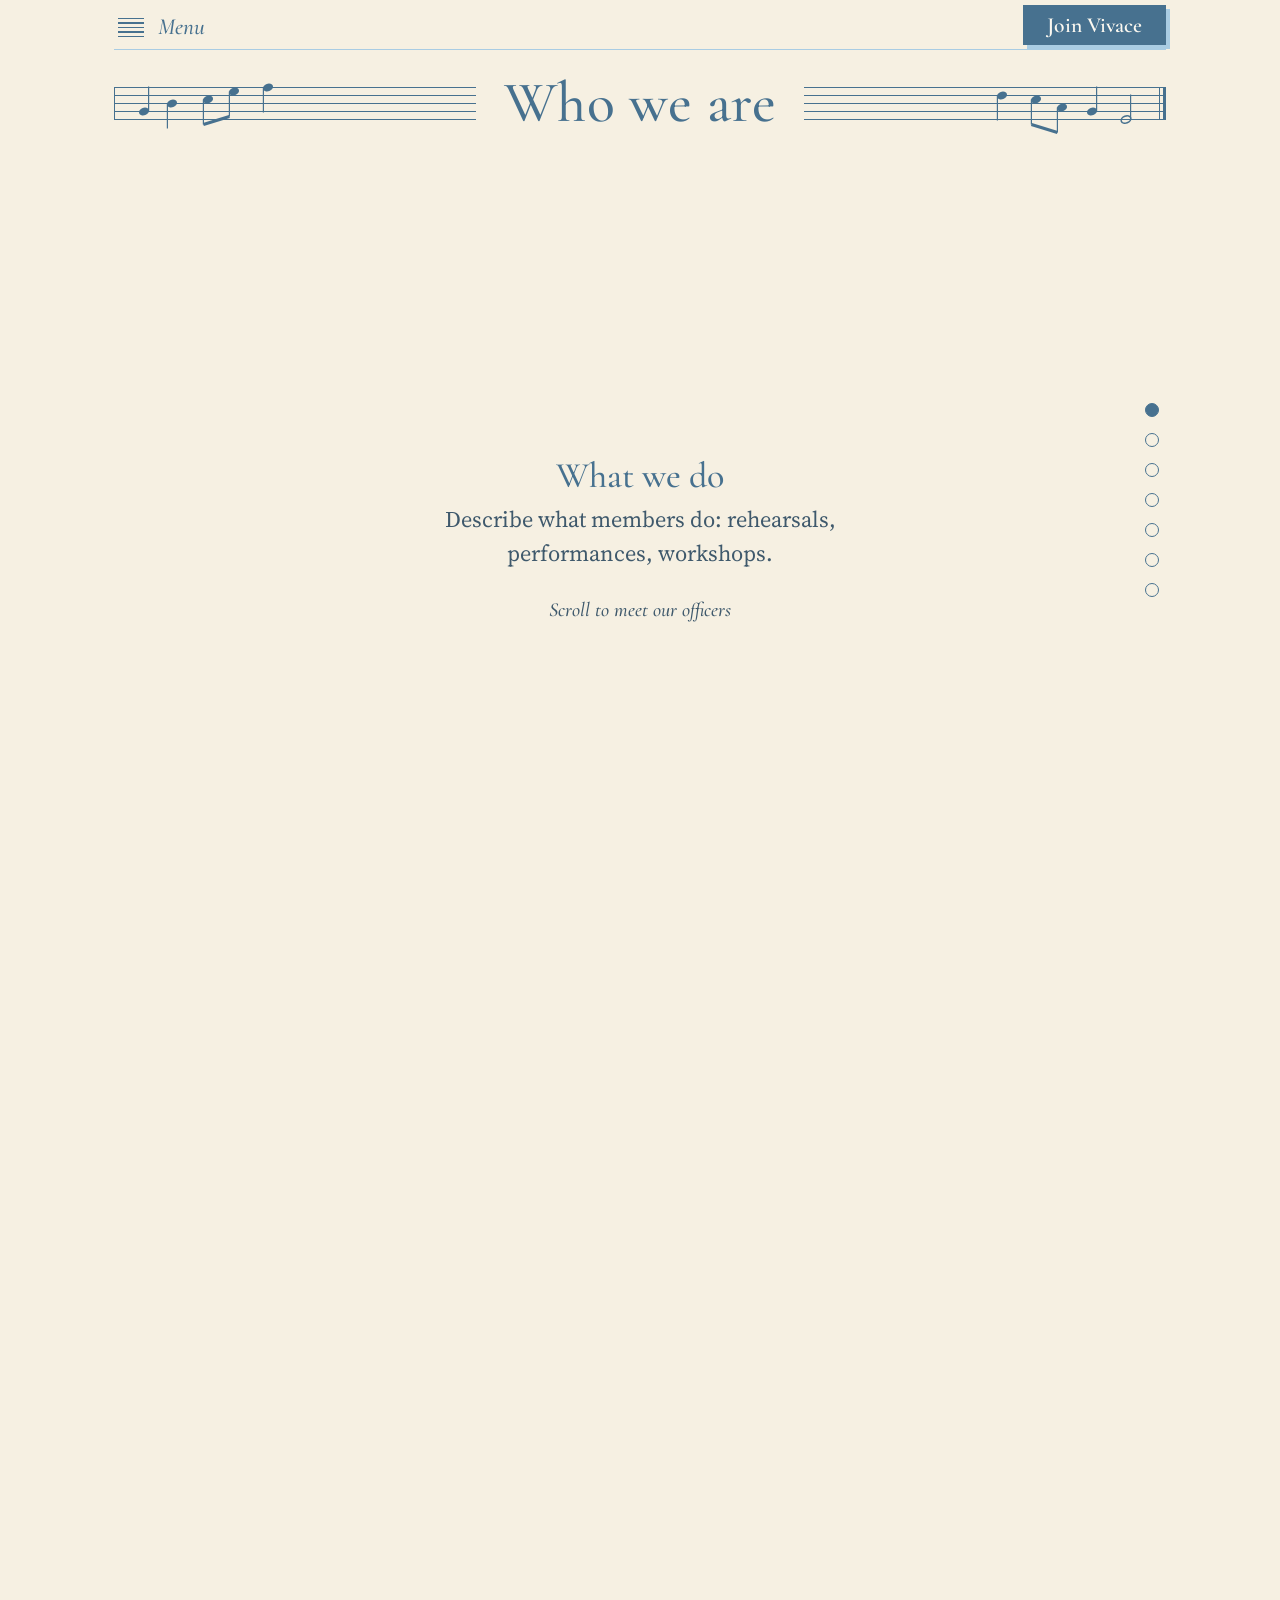
==== about.html @ ef924d56 "first commit" ====
<!DOCTYPE html>
<html lang="en">
<head>
    <meta charset="UTF-8">
    <meta name="viewport" content="width=device-width, initial-scale=1.0">
    <title>Who We Are | Vivace@SAS</title>
    <link rel="preconnect" href="https://fonts.googleapis.com">
    <link rel="preconnect" href="https://fonts.gstatic.com" crossorigin>
    <link href="https://fonts.googleapis.com/css2?family=Cormorant+Garamond:ital,wght@0,500;0,600;1,500&family=Source+Serif+4:ital,wght@0,400;0,600;1,400&display=swap" rel="stylesheet">
    <link rel="stylesheet" href="styles.css">
    <script src="script.js" defer></script>
</head>
<body class="about">
    <a class="skip" href="#main">Skip to content</a>

    <div class="page">

        <nav class="site-nav" aria-label="Main">
            <div class="menu-wrap">
                <button class="menu-btn" aria-expanded="false" aria-controls="menu">
                    <span class="bars" aria-hidden="true">
                        <span></span><span></span><span></span><span></span><span></span>
                    </span>
                    Menu
                </button>
                <ul class="menu" id="menu" hidden>
                    <li><a href="index.html">Home</a></li>
                    <li><a href="about.html" aria-current="page">About Us</a></li>
                    <li><a href="signups.html">Sign Ups</a></li>
                    <li><a href="forms.html">Forms</a></li>
                    <li><a href="index.html">Resources</a></li>
                </ul>
            </div>
            <a class="cta" href="signups.html">Join Vivace</a>
        </nav>
        
        <main id="main">
        <!-- Scrolling display: the first frame is "What we do", then one frame per officer.
             The frames swap in the same spot as you scroll (see script.js). -->
        <div class="scene">
          <div class="stage">
            <header class="masthead">
            <div class="title-staff">
                   <div class="staff left" aria-hidden="true">
                    <svg viewBox="0 0 160 33" focusable="false" fill="currentColor" stroke="currentColor" stroke-width="1.2">
                        <g class="n" style="--i:0">
                            <ellipse cx="14" cy="24.5" rx="5.2" ry="3.8" stroke="none" transform="rotate(-20 14 24.5)"/>
                            <line x1="18.6" y1="24" x2="18.6" y2="-0.5"/>
                        </g>
                        <g class="n" style="--i:1">
                            <ellipse cx="42" cy="16.5" rx="5.2" ry="3.8" stroke="none" transform="rotate(-20 42 16.5)"/>
                            <line x1="37.4" y1="16.5" x2="37.4" y2="41.5"/>
                        </g>
                        <g class="n" style="--i:2">
                            <ellipse cx="78" cy="12.5" rx="5.2" ry="3.8" stroke="none" transform="rotate(-20 78 12.5)"/>
                            <line x1="73.4" y1="12.5" x2="73.4" y2="37.5"/>
                        </g>
                        <g class="n" style="--i:3">
                            <ellipse cx="104" cy="4.5" rx="5.2" ry="3.8" stroke="none" transform="rotate(-20 104 4.5)"/>
                            <line x1="99.4" y1="4.5" x2="99.4" y2="29.5"/>
                            <line x1="73.4" y1="37.5" x2="99.4" y2="29.5" stroke-width="3.2"/>
                        </g>
                        <g class="n" style="--i:4">
                            <ellipse cx="138" cy="0.5" rx="5.2" ry="3.8" stroke="none" transform="rotate(-20 138 0.5)"/>
                            <line x1="133.4" y1="0.5" x2="133.4" y2="25.5"/>
                        </g>
                    </svg>
                </div>
                
                <h1>Who we are</h1>
                   <div class="staff right" aria-hidden="true">
                    <svg viewBox="0 0 160 33" focusable="false" fill="currentColor" stroke="currentColor" stroke-width="1.2">
                        <g class="n" style="--i:5">
                            <ellipse cx="16" cy="8.5" rx="5.2" ry="3.8" stroke="none" transform="rotate(-20 16 8.5)"/>
                            <line x1="11.4" y1="8.5" x2="11.4" y2="33.5"/>
                        </g>
                        <g class="n" style="--i:6">
                            <ellipse cx="50" cy="12.5" rx="5.2" ry="3.8" stroke="none" transform="rotate(-20 50 12.5)"/>
                            <line x1="45.4" y1="12.5" x2="45.4" y2="37.5"/>
                        </g>
                        <g class="n" style="--i:7">
                            <ellipse cx="76" cy="20.5" rx="5.2" ry="3.8" stroke="none" transform="rotate(-20 76 20.5)"/>
                            <line x1="71.4" y1="20.5" x2="71.4" y2="45.5"/>
                            <line x1="45.4" y1="37.5" x2="71.4" y2="45.5" stroke-width="3.2"/>
                        </g>
                        <g class="n" style="--i:8">
                            <ellipse cx="106" cy="24.5" rx="5.2" ry="3.8" stroke="none" transform="rotate(-20 106 24.5)"/>
                            <line x1="110.6" y1="24" x2="110.6" y2="-0.5"/>
                        </g>
                        <g class="n" style="--i:9">
                            <ellipse cx="140" cy="32.5" rx="5" ry="3.5" fill="none" stroke-width="1.5" transform="rotate(-20 140 32.5)"/>
                            <line x1="144.6" y1="32" x2="144.6" y2="7.5"/>
                        </g>
                    </svg>
                </div>
            </div>
        </header>

            <div class="frames">
            <div class="frame frame-intro" data-label="What we do">
                <div>
                    <h2 class="section-title">What we do</h2>
                    <p class="lead">Describe what members do: rehearsals, performances, workshops.</p>
                    <p class="scroll-hint">Scroll to meet our officers</p>
                </div>
            </div>

            <!-- Placeholders: for each officer, change the photo, name, role and bio.
                 "flip" puts the photo on the right. -->
            <div class="frame" data-label="Officer 1">
                <article class="officer">
                    <figure class="photo"><img src="https://placehold.co/400x500" alt="Photo of officer 1"></figure>
                    <div class="text">
                        <h2>Officer name</h2>
                        <p class="role">Role title</p>
                        <p class="bio">Write two or three sentences here: what they play, what they do for the group, and what they like about Vivace.</p>
                    </div>
                </article>
            </div>
            <div class="frame" data-label="Officer 2">
                <article class="officer flip">
                    <figure class="photo"><img src="https://placehold.co/400x500" alt="Photo of officer 2"></figure>
                    <div class="text">
                        <h2>Officer name</h2>
                        <p class="role">Role title</p>
                        <p class="bio">Write two or three sentences here: what they play, what they do for the group, and what they like about Vivace.</p>
                    </div>
                </article>
            </div>
            <div class="frame" data-label="Officer 3">
                <article class="officer">
                    <figure class="photo"><img src="https://placehold.co/400x500" alt="Photo of officer 3"></figure>
                    <div class="text">
                        <h2>Officer name</h2>
                        <p class="role">Role title</p>
                        <p class="bio">Write two or three sentences here: what they play, what they do for the group, and what they like about Vivace.</p>
                    </div>
                </article>
            </div>
            <div class="frame" data-label="Officer 4">
                <article class="officer flip">
                    <figure class="photo"><img src="https://placehold.co/400x500" alt="Photo of officer 4"></figure>
                    <div class="text">
                        <h2>Officer name</h2>
                        <p class="role">Role title</p>
                        <p class="bio">Write two or three sentences here: what they play, what they do for the group, and what they like about Vivace.</p>
                    </div>
                </article>
            </div>
            <div class="frame" data-label="Officer 5">
                <article class="officer">
                    <figure class="photo"><img src="https://placehold.co/400x500" alt="Photo of officer 5"></figure>
                    <div class="text">
                        <h2>Officer name</h2>
                        <p class="role">Role title</p>
                        <p class="bio">Write two or three sentences here: what they play, what they do for the group, and what they like about Vivace.</p>
                    </div>
                </article>
            </div>
            <div class="frame" data-label="Officer 6">
                <article class="officer flip">
                    <figure class="photo"><img src="https://placehold.co/400x500" alt="Photo of officer 6"></figure>
                    <div class="text">
                        <h2>Officer name</h2>
                        <p class="role">Role title</p>
                        <p class="bio">Write two or three sentences here: what they play, what they do for the group, and what they like about Vivace.</p>
                    </div>
                </article>
            </div>
            </div>
          </div>
        </div>
        </main>

        <footer class="site-footer">
            <div class="footer-cols">
                <div>
                    <h3>Instagram</h3>
                    <p>Follow us at <a href="https://www.instagram.com/vivace.sas">@Vivace.sas</a></p>
                </div>
                <div>
                    <h3>Photo Drive</h3>
                    <p><a href="https://drive.google.com">Click to view photos!</a></p>
                </div>
            </div>
        </footer>

    </div>
</body>
</html>
---- styles.css ----
/* Vivace@SAS
   Idea: the page reads like a concert program on cream paper.
   The title sits on a five-line staff and a short melody plays in around it.
   That is the one bold move; everything else stays quiet and compact. */

:root {
    --paper: #F6F0E2;
    --paper-light: #FBF8F0;
    --blue: #A9CCE3;
    --blue-pale: #DCEAF4;
    --blue-ink: #47718F;   /* headings, staff lines, links */
    --text: #3F596C;

    --display: "Cormorant Garamond", Garamond, Palatino, "Palatino Linotype", serif;
    --body: "Source Serif 4", Palatino, "Palatino Linotype", Georgia, serif;
}

* { box-sizing: border-box; }

html { -webkit-text-size-adjust: 100%; }

body {
    margin: 0;
    background: var(--paper);
    color: var(--text);
    font-family: var(--body);
    font-size: 1.0625rem;
    line-height: 1.6;
}

:focus-visible {
    outline: 2px solid var(--blue-ink);
    outline-offset: 3px;
}

.page {
    max-width: 1100px;
    margin: 0 auto;
    padding: 0 24px 40px;
}

.skip {
    position: absolute;
    left: -9999px;
}
.skip:focus {
    left: 16px;
    top: 16px;
    z-index: 20;
    padding: 8px 14px;
    background: var(--paper-light);
    color: var(--blue-ink);
}

.sr-only {
    position: absolute;
    width: 1px;
    height: 1px;
    overflow: hidden;
    clip: rect(0 0 0 0);
    white-space: nowrap;
}

a {
    color: var(--blue-ink);
    text-underline-offset: 3px;
    text-decoration-thickness: 1px;
}
a:hover { background: var(--blue-pale); }

/* ---------- Top bar: menu on the left, join button on the right ---------- */

.site-nav {
    position: sticky;
    top: 0;
    display: flex;
    z-index: 40;
    align-items: center;
    justify-content: space-between;
   
    background: var(--paper);
    
    
    padding: 14px 0 0;
}

.menu-wrap {
    position: relative;
    display: inline-block;
}

.menu-btn {
    display: inline-flex;
    align-items: center;
    gap: 14px;
    padding: 8px 4px;
    background: none;
    border: 0;
    color: var(--blue-ink);
    font: italic 500 1.45rem var(--display);
    cursor: pointer;
}

/* The menu icon is a five-line staff */
.bars {
    display: grid;
    gap: 3px;
}
.bars span {
    display: block;
    width: 26px;
    height: 1.5px;
    background: currentColor;
}

.menu {
    position: absolute;
    top: 100%;
    left: 0;
    z-index: 10;
    min-width: 220px;
    margin: 6px 0 0;
    padding: 6px 0;
    list-style: none;
    background: var(--paper-light);
    border: 1px solid var(--blue-ink);
    box-shadow: 5px 5px 0 var(--blue);
}
.menu a {
    display: block;
    padding: 8px 22px;
    color: var(--blue-ink);
    font: 500 1.35rem var(--display);
    text-decoration: none;
}
.menu a:hover { background: var(--blue-pale); }
.menu a[aria-current="page"] {
    font-style: italic;
    font-weight: 600;
}

.cta {
    display: inline-block;
    padding: 7px 24px;
    background: var(--blue-ink);
    color: var(--paper-light);
    font: 600 1.35rem var(--display);
    text-decoration: none;
    box-shadow: 4px 4px 0 var(--blue);
    transition: transform 0.15s ease, box-shadow 0.15s ease;
}
.cta:hover {
    background: var(--blue-ink);
    color: #fff;
    transform: translate(2px, 2px);
    box-shadow: 2px 2px 0 var(--blue);
}

/* ---------- Masthead: title on a staff ---------- */

.masthead {
    margin: 14px 0 22px;
    background: var(--paper);
    text-align: center;
}

/* Only the About page keeps its heading pinned */
.about .masthead {
    position: sticky;
    z-index: 30;
    top: var(--nav-h);
}

.title-staff {
    
    display: grid;
    grid-template-columns: 1fr auto 1fr;
    align-items: center;
}

h1 {
    margin: 0;
    padding: 0 28px;
    color: var(--blue-ink);
    font: 500 clamp(2.2rem, 4.6vw, 3.6rem) / 1.1 var(--display);
    letter-spacing: 0.01em;
    text-wrap: balance;
}

.tempo {
    margin: 6px 0 0;
    font: italic 500 1.25rem var(--display);
}

/* Five-line staff segment with a barline at its outer end */
.staff {
    position: relative;
    height: 33px;
    background-image: repeating-linear-gradient(
        to bottom,
        var(--blue-ink) 0 1px,
        transparent 1px 8px
    );
    color: var(--blue-ink);
}
.staff::before,
.staff::after {
    content: "";
    position: absolute;
    top: 0;
    height: 100%;
}
.staff::before {
    left: 0;
    width: 1px;
    background: var(--blue-ink);
}
.staff::after {
    right: 0;
    width: 7px;
    background: linear-gradient(to right,
        var(--blue-ink) 0 1px,
        transparent 1px 4px,
        var(--blue-ink) 4px 7px);
}
.staff.left::after,
.staff.right::before { display: none; }

.staff svg {
    position: absolute;
    top: 0;
    width: 160px;
    height: 33px;
    overflow: visible;
}
.staff.left svg  { left: 16px; }
.staff.right svg { right: 20px; }

/* The melody plays in once, note by note */
.staff .n {
    opacity: 0;
    animation: note-in 0.4s ease forwards;
    animation-delay: calc(var(--i) * 0.14s + 0.3s);
}
@keyframes note-in {
    from { opacity: 0; transform: translateY(4px); }
    to   { opacity: 1; transform: none; }
}
@media (prefers-reduced-motion: reduce) {
    .staff .n { opacity: 1; animation: none; }
}

/* ---------- Photo strip ---------- */

.pics {
    display: grid;
    grid-template-columns: repeat(5, 1fr);
    gap: 16px;
    margin: 0;
    padding: 0;
    list-style: none;
}
.pics img {
    display: block;
    width: 100%;
    aspect-ratio: 16 / 9;
    object-fit: cover;
    padding: 5px;
    background: var(--paper-light);
    border: 1px solid var(--blue);
    box-shadow: 3px 3px 0 var(--blue-pale);
}

/* ---------- Info: hello + details, and coming up ---------- */

.bottom {
    display: grid;
    grid-template-columns: minmax(0, 1.1fr) minmax(0, 1fr);
    gap: 56px;
    align-items: start;
    margin-top: 32px;
}

.section-title {
    margin: 0 0 8px;
    color: var(--blue-ink);
    font: 500 clamp(1.8rem, 3vw, 2.25rem) / 1.1 var(--display);
}

.note p {
    max-width: 52ch;
    margin: 0;
    font-size: 1.1rem;
    line-height: 1.55;
}

/* Program-style listings: label ........ value */
.details,
.comingup ul {
    margin: 0;
    padding: 0;
    list-style: none;
    border-top: 3px double var(--blue-ink);
    border-bottom: 3px double var(--blue-ink);
}
.details { margin-top: 14px; }

.details div,
.comingup li {
    display: flex;
    align-items: baseline;
    gap: 12px;
    padding: 6px 0;
}

.details dt,
.date {
    display: flex;
    flex: 1;
    align-items: baseline;
    color: var(--blue-ink);
    white-space: nowrap;
}
.details dt {
    font: italic 500 1.35rem var(--display);
}
.date {
    font-weight: 600;
    font-variant-numeric: tabular-nums;
}
.details dt::after,
.date::after {
    content: "";
    flex: 1;
    margin: 0 0 0.3em 10px;
    border-bottom: 2px dotted var(--blue);
}
.details dd { margin: 0; text-align: right; }
.what { max-width: 62%; text-align: right; }

/* The next event stands out by tint and weight */
.comingup li.next {
    margin: 0 -10px;
    padding: 6px 10px;
    background: var(--blue-pale);
    font-weight: 600;
}

/* ---------- About page ---------- */

.prose {
    max-width: 62ch;
    margin: 32px auto 0;
}
.prose section + section { margin-top: 32px; }
.prose p { margin: 0; }

/* ---------- Who we are: scrolling display ---------- */

/* Default layout (no JavaScript, reduced motion, or a very short screen):
   the frames are simply stacked down the page. */
.frames { margin-top: 40px; }
.frame {
    max-width: 900px;
    margin-inline: auto;
}
.frame + .frame { margin-top: 72px; }

.frame-intro { text-align: center; }
.frame-intro .lead {
    max-width: 38ch;
    margin: 0 auto;
    font-size: 1.4rem;
    line-height: 1.5;
}
.scroll-hint {
    margin: 28px 0 0;
    font: italic 500 1.25rem var(--display);
}

.officer {
    display: grid;
    grid-template-columns: 320px minmax(0, 1fr);
    gap: 56px;
    align-items: center;
    width: 100%;
}
.officer.flip { grid-template-columns: minmax(0, 1fr) 320px; }
.officer.flip .photo { order: 2; }

.photo { margin: 0; }
.photo img {
    display: block;
    width: 100%;
    aspect-ratio: 4 / 5;
    object-fit: cover;
    padding: 8px;
    background: var(--paper-light);
    border: 1px solid var(--blue);
    box-shadow: 4px 4px 0 var(--blue-pale);
}
.officer h2 {
    margin: 0;
    color: var(--blue-ink);
    font: 500 clamp(1.9rem, 3.4vw, 2.5rem) / 1.1 var(--display);
}
.officer .role {
    margin: 2px 0 12px;
    color: var(--blue-ink);
    font: italic 500 1.4rem var(--display);
}
.officer .bio {
    max-width: 46ch;
    margin: 0;
    font-size: 1.1rem;
    line-height: 1.6;
}

/* Scrolling mode: one full-screen stage stays pinned while the page scrolls
   past it, and the frames swap in place. script.js adds the .scrolly class. */
.scene.scrolly {
    height: calc(100vh + var(--n) * 240vh);
    height: calc(100svh + var(--n) * 240svh);
}
.scrolly .stage {
    position: sticky;
    top: 0;
    display: flex;
    flex-direction: column;
    height: 100vh;
    height: 100svh;
}
.scrolly .masthead { margin-bottom: 0; }
.scrolly .frames {
    position: relative;
    flex: 1;
    margin-top: 0;
}
.scrolly .frame {
    position: absolute;
    inset: 0;
    display: flex;
    align-items: center;
    justify-content: center;
    margin-top: 0;
    opacity: 0;
    transform: translateY(24px);
    transition: opacity 0.6s ease, transform 0.6s ease;
    pointer-events: none;
}
.scrolly .frame.active {
    opacity: 1;
    transform: none;
    pointer-events: auto;
}

.signup-list {
    margin: 14px 0 0;
    padding: 0;
    list-style: none;
    border-top: 3px double var(--blue-ink);
    border-bottom: 3px double var(--blue-ink);
}
.signup-list li + li { border-top: 1px dotted var(--blue-ink); }
.signup-list a {
    display: block;
    padding: 10px 8px;
    font-weight: 600;
}
.signup-list .steps a,
.signup-list.steps a { padding-bottom: 2px; }
.signup-list .hint {
    display: block;
    padding: 0 8px 10px;
}

/* Frame markers: one dot per frame, also usable as buttons */
.stage-nav {
    position: absolute;
    top: 50%;
    right: 0;
    display: flex;
    flex-direction: column;
    gap: 2px;
    transform: translateY(-50%);
}
.stage-nav[hidden] { display: none; }
.stage-nav button {
    display: grid;
    place-items: center;
    width: 28px;
    height: 28px;
    padding: 0;
    background: none;
    border: 0;
    cursor: pointer;
}
.stage-nav button::after {
    content: "";
    width: 12px;
    height: 12px;
    border: 1.5px solid var(--blue-ink);
    border-radius: 50%;
    transition: background 0.2s ease;
}
.stage-nav button:hover::after { background: var(--blue); }
.stage-nav button[aria-current="true"]::after { background: var(--blue-ink); }

@media (prefers-reduced-motion: reduce) {
    .scrolly .frame { transition: none; }
}

/* ---------- Forms page ---------- */

.cards {
    display: grid;
    grid-template-columns: repeat(2, minmax(0, 1fr));
    gap: 40px;
    align-items: stretch;
    margin-top: 36px;
}

/* Each form is a card, like a page in a concert program */
.card {
    display: flex;
    flex-direction: column;
    background: var(--paper-light);
    border: 1px solid var(--blue-ink);
    box-shadow: 6px 6px 0 var(--blue);
}
.card-staff {
    height: 25px;
    margin: 20px 28px 0;
    background-image: repeating-linear-gradient(
        to bottom,
        var(--blue-ink) 0 1px,
        transparent 1px 6px
    );
}
.card-body {
    display: flex;
    flex: 1;
    flex-direction: column;
    padding: 18px 28px 28px;
}
.card-body p { margin: 0 0 12px; }
.card-no {
    margin-bottom: 0 !important;
    font: italic 500 1.25rem var(--display);
}
.card .section-title { margin-bottom: 14px; }

/* Tinted status line, same idea as the "next event" row on the home page */
.card .status {
    margin: 0 -28px 18px !important;
    padding: 8px 28px;
    background: var(--blue-pale);
    color: var(--blue-ink);
    font-weight: 600;
}
.card .hint { font-style: italic; }

/* Officer email buttons */
.contacts {
    display: flex;
    flex-wrap: wrap;
    align-items: center;
    gap: 10px;
    margin: 0 0 14px;
    padding: 0;
    list-style: none;
}
.contacts .or {
    font: italic 500 1.25rem var(--display);
}
.contacts a {
    display: block;
    padding: 9px 16px;
    
    line-height: 1.35;
    text-decoration: none;
}
.contacts a:hover { background: var(--blue-pale); }
.contacts .who { display: block; font-weight: 600; }
.contacts .role {
    display: block;
    font: italic 500 1.15rem var(--display);
}
.contacts .addr {
    display: block;
    font-size: 0.95rem;
    text-decoration: underline;
    text-underline-offset: 3px;
}

/* The main button sits at the bottom of every card so the two line up */
.card-action { margin-top: auto; 
    padding: 20px;
    padding-bottom: 30px;
}
.card-action p {
    padding-bottom: 20px;
}
.card-action .cta {
    display: block;
    padding: 12px 24px;
    font-size: 1.5rem;
    text-align: center;
}
.card .meta {
    margin: 12px 0 0 !important;
    font-size: 0.95rem;
    font-style: italic;
    text-align: center;
}

/* Questions */
.faq { margin-top: 64px; }
.faq-list {
    max-width: 760px;
    border-top: 3px double var(--blue-ink);
    border-bottom: 3px double var(--blue-ink);
}
.faq-list details + details { border-top: 1px dotted var(--blue-ink); }
.faq-list summary {
    display: flex;
    align-items: baseline;
    justify-content: space-between;
    gap: 16px;
    padding: 12px 8px;
    color: var(--blue-ink);
    font: 500 1.4rem var(--display);
    cursor: pointer;
    list-style: none;
}
.faq-list summary::-webkit-details-marker { display: none; }
.faq-list summary::after {
    content: "+";
    font-size: 1.6rem;
    line-height: 1;
}
.faq-list details[open] summary::after { content: "\2212"; }
.faq-list summary:hover { background: var(--blue-pale); }
.faq-list details p {
    max-width: 62ch;
    margin: 0;
    padding: 0 8px 14px;
}

/* ---------- Footer ---------- */

.site-footer {
    margin-top: 36px;
    padding-top: 14px;
    border-top: 3px double var(--blue-ink);
}
.footer-cols {
    display: flex;
    flex-wrap: wrap;
    justify-content: center;
    gap: 4px 56px;
}
.footer-cols div {
    display: flex;
    align-items: baseline;
    gap: 10px;
}
.footer-cols h3 {
    margin: 0;
    color: var(--blue-ink);
    font: italic 500 1.35rem var(--display);
}
.footer-cols p { margin: 0; }

/* ---------- Smaller screens ---------- */

@media (max-width: 900px) {
    /* Title on top, staff with the melody underneath */
    .title-staff { grid-template-columns: 1fr 1fr; }
    h1 {
        grid-row: 1;
        grid-column: 1 / -1;
        padding: 0 0 14px;
    }
    .staff.left  { grid-row: 2; grid-column: 1; }
    .staff.right { grid-row: 2; grid-column: 2; }
    .tempo { margin-top: 24px; }
}

@media (max-width: 820px) {
    .cards { grid-template-columns: 1fr; gap: 32px; }
    .frame + .frame { margin-top: 56px; }
    .officer,
    .officer.flip {
        grid-template-columns: 1fr;
        gap: 20px;
    }
    .officer.flip .photo { order: 0; }
    .photo { max-width: 260px; }
    .scrolly .photo { max-width: 220px; }
    .scrolly .frame { bottom: 40px; } /* leave room for the dots */

    /* Frame markers move to the bottom edge */
    .stage-nav {
        top: auto;
        right: auto;
        bottom: 10px;
        left: 50%;
        flex-direction: row;
        transform: translateX(-50%);
    }

    .bottom {
        grid-template-columns: 1fr;
        gap: 32px;
    }
}

@media (max-width: 640px) {
    .page { padding: 0 18px 32px; }

    .card-staff { margin: 16px 20px 0; }
    .card-body { padding: 16px 20px 24px; }
    .card .status { margin: 0 -20px 18px !important; padding: 8px 20px; }
    .faq { margin-top: 48px; }
    .contacts { flex-direction: column; align-items: stretch; gap: 6px; }
    .contacts .or { text-align: center; }

    .staff.left svg  { left: 6px; }
    .staff.right svg { right: 10px; }

    .cta { padding: 6px 18px; font-size: 1.2rem; }

    .pics { grid-template-columns: repeat(3, 1fr); gap: 10px; }
    .pics li:nth-child(n+4) { display: none; }
    .pics img { aspect-ratio: 4 / 3; }

    .what { max-width: 55%; }
}
:root{
    --nav-h: 72px;
}

.site-nav {
    position: sticky;
    top: 0;
    z-index: 40;              
    display: flex;
    align-items: center;
    justify-content: space-between;
    padding: 0;
    background: var(--paper);    
    border-bottom: 1px solid var(--blue);
}


/* ---------- Home page: a bit more breathing room ---------- */

.home .page { padding-bottom: 64px; }

.home .masthead { margin: 20px 0 40px; }

.home .pics { gap: 22px; }
.home .pics img {
    aspect-ratio: 3 / 2;
    padding: 6px;
    box-shadow: 4px 4px 0 var(--blue-pale);
}

.home .bottom {
    gap: 72px;
    margin-top: 60px;
}
.home .section-title {
    margin-bottom: 14px;
    font-size: clamp(2rem, 3.4vw, 2.6rem);
}
.home .note p {
    font-size: 1.15rem;
    line-height: 1.65;
}
.home .details { margin-top: 26px; }
.home .details div,
.home .comingup li { padding: 11px 0; }
.home .comingup li.next {
    margin: 0 -12px;
    padding: 11px 12px;
}
.home .site-footer {
    margin-top: 80px;
    padding-top: 22px;
}

@media (max-width: 820px) {
    .home .bottom { gap: 44px; }
}
@media (max-width: 640px) {
    .home .masthead { margin-bottom: 28px; }
    .home .pics { gap: 12px; }
    .home .bottom { margin-top: 44px; }
    .home .site-footer { margin-top: 56px; }
}
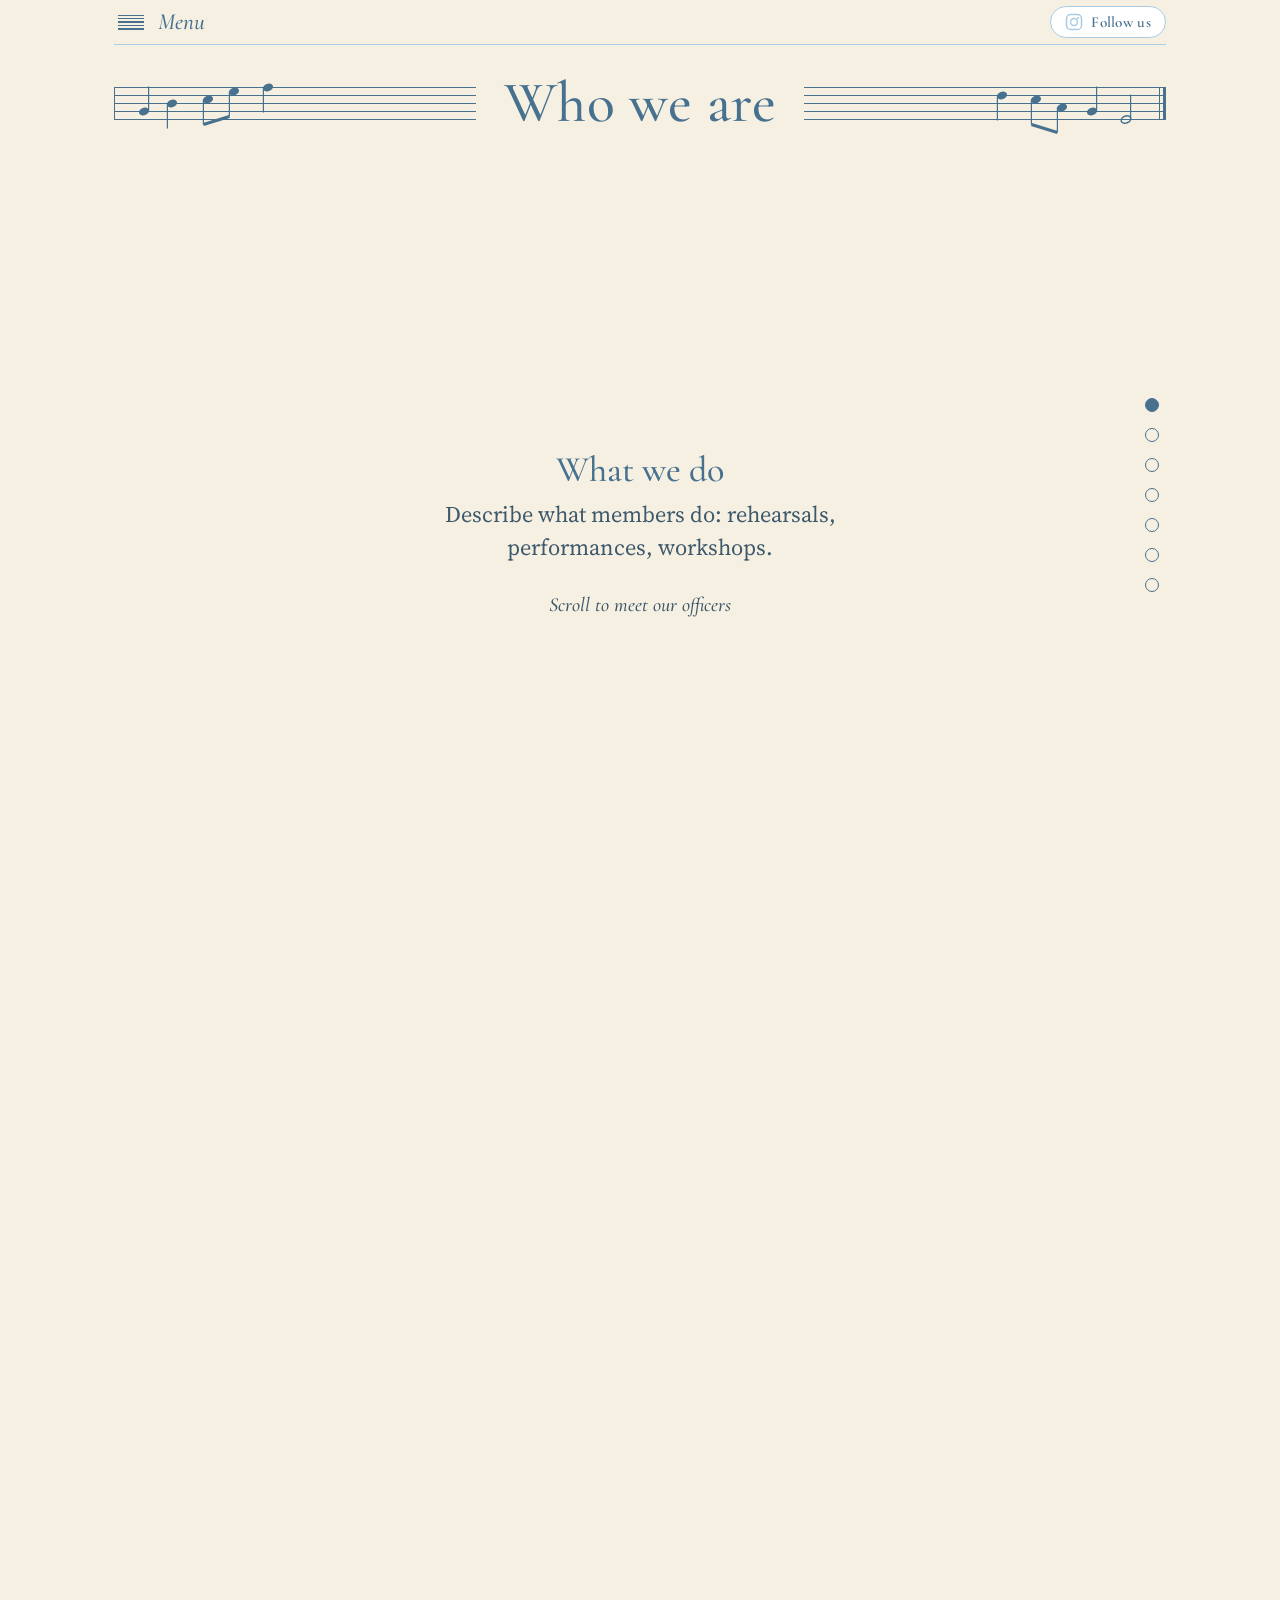
==== commit 7e22ad32: "update" ====
--- a/about.html
+++ b/about.html
@@ -3,7 +3,9 @@
 <head>
     <meta charset="UTF-8">
     <meta name="viewport" content="width=device-width, initial-scale=1.0">
+    <meta name="description" content="Meet the Vivace@SAS officers and learn what our student music club does throughout the year.">
     <title>Who We Are | Vivace@SAS</title>
+    <link rel="icon" href="data:image/svg+xml,<svg xmlns=%22http://www.w3.org/2000/svg%22 viewBox=%220 0 100 100%22><text y=%22.9em%22 font-size=%2290%22>%E2%99%AC</text></svg>">
     <link rel="preconnect" href="https://fonts.googleapis.com">
     <link rel="preconnect" href="https://fonts.gstatic.com" crossorigin>
     <link href="https://fonts.googleapis.com/css2?family=Cormorant+Garamond:ital,wght@0,500;0,600;1,500&family=Source+Serif+4:ital,wght@0,400;0,600;1,400&display=swap" rel="stylesheet">
@@ -20,6 +22,7 @@
                 <button class="menu-btn" aria-expanded="false" aria-controls="menu">
                     <span class="bars" aria-hidden="true">
                         <span></span><span></span><span></span><span></span><span></span>
+                        <span></span><span></span>
                     </span>
                     Menu
                 </button>
@@ -28,12 +31,19 @@
                     <li><a href="about.html" aria-current="page">About Us</a></li>
                     <li><a href="signups.html">Sign Ups</a></li>
                     <li><a href="forms.html">Forms</a></li>
-                    <li><a href="index.html">Resources</a></li>
+                    <li><a href="rec.html">Resources</a></li>
                 </ul>
             </div>
-            <a class="cta" href="signups.html">Join Vivace</a>
+                        <a class="nav-follow" href="https://www.instagram.com/vivace.sas" target="_blank" rel="noopener noreferrer">
+            <svg class="ig-icon" viewBox="0 0 24 24" width="18" height="18" aria-hidden="true" focusable="false">
+            <rect x="2" y="2" width="20" height="20" rx="5.5" fill="none" stroke="currentColor" stroke-width="2"/>
+            <circle cx="12" cy="12" r="4.6" fill="none" stroke="currentColor" stroke-width="2"/>
+            <circle cx="17.4" cy="6.6" r="1.4" fill="currentColor"/>
+            </svg>
+            <span class="follow-label">Follow us</span>
+            </a>
         </nav>
-        
+
         <main id="main">
         <!-- Scrolling display: the first frame is "What we do", then one frame per officer.
              The frames swap in the same spot as you scroll (see script.js). -->
@@ -66,7 +76,7 @@
                         </g>
                     </svg>
                 </div>
-                
+
                 <h1>Who we are</h1>
                    <div class="staff right" aria-hidden="true">
                     <svg viewBox="0 0 160 33" focusable="false" fill="currentColor" stroke="currentColor" stroke-width="1.2">
@@ -109,61 +119,61 @@
                  "flip" puts the photo on the right. -->
             <div class="frame" data-label="Officer 1">
                 <article class="officer">
-                    <figure class="photo"><img src="https://placehold.co/400x500" alt="Photo of officer 1"></figure>
-                    <div class="text">
-                        <h2>Officer name</h2>
-                        <p class="role">Role title</p>
-                        <p class="bio">Write two or three sentences here: what they play, what they do for the group, and what they like about Vivace.</p>
+                    <figure class="photo"><img src="https://placehold.co/400x500" alt="Portrait of Vivace officer 1 - replace with the officer name once finalised"></figure>
+                    <div class="text">
+                        <h2>Xavi Solberg</h2>
+                        <p class="role">President</p>
+                        <p class="bio">Hello, I'm Xavi and I play the electric guitar.</p>
                     </div>
                 </article>
             </div>
             <div class="frame" data-label="Officer 2">
                 <article class="officer flip">
-                    <figure class="photo"><img src="https://placehold.co/400x500" alt="Photo of officer 2"></figure>
-                    <div class="text">
-                        <h2>Officer name</h2>
-                        <p class="role">Role title</p>
-                        <p class="bio">Write two or three sentences here: what they play, what they do for the group, and what they like about Vivace.</p>
+                    <figure class="photo"><img src="https://placehold.co/400x500" alt="Portrait of Vivace officer 2 - replace with the officer name once finalised"></figure>
+                    <div class="text">
+                        <h2>Kaitlyn Yoon</h2>
+                        <p class="role">Vice President</p>
+                        <p class="bio">Hi! I'm Kaitlyn and I play the viola.</p>
                     </div>
                 </article>
             </div>
             <div class="frame" data-label="Officer 3">
                 <article class="officer">
-                    <figure class="photo"><img src="https://placehold.co/400x500" alt="Photo of officer 3"></figure>
-                    <div class="text">
-                        <h2>Officer name</h2>
-                        <p class="role">Role title</p>
-                        <p class="bio">Write two or three sentences here: what they play, what they do for the group, and what they like about Vivace.</p>
+                    <figure class="photo"><img src="https://placehold.co/400x500" alt="Portrait of Vivace officer 3 - replace with the officer name once finalised"></figure>
+                    <div class="text">
+                        <h2>Ethan Gu</h2>
+                        <p class="role">Secretary</p>
+                        <p class="bio">Hi, I'm Ethan and I play the violin</p>
                     </div>
                 </article>
             </div>
             <div class="frame" data-label="Officer 4">
                 <article class="officer flip">
-                    <figure class="photo"><img src="https://placehold.co/400x500" alt="Photo of officer 4"></figure>
-                    <div class="text">
-                        <h2>Officer name</h2>
-                        <p class="role">Role title</p>
-                        <p class="bio">Write two or three sentences here: what they play, what they do for the group, and what they like about Vivace.</p>
+                    <figure class="photo"><img src="https://placehold.co/400x500" alt="Portrait of Vivace officer 4 - replace with the officer name once finalised"></figure>
+                    <div class="text">
+                        <h2>Javan Tsang</h2>
+                        <p class="role">Officer</p>
+                        <p class="bio">Hi I'm Javan I play the clarinet</p>
                     </div>
                 </article>
             </div>
             <div class="frame" data-label="Officer 5">
                 <article class="officer">
-                    <figure class="photo"><img src="https://placehold.co/400x500" alt="Photo of officer 5"></figure>
-                    <div class="text">
-                        <h2>Officer name</h2>
-                        <p class="role">Role title</p>
-                        <p class="bio">Write two or three sentences here: what they play, what they do for the group, and what they like about Vivace.</p>
+                    <figure class="photo"><img src="https://placehold.co/400x500" alt="Portrait of Vivace officer 5 - replace with the officer name once finalised"></figure>
+                    <div class="text">
+                        <h2>Julia Sheu</h2>
+                        <p class="role">Media Manager</p>
+                        <p class="bio">Hi! I'm Julia and I play the violin. I also like to dance and doomscroll.</p>
                     </div>
                 </article>
             </div>
             <div class="frame" data-label="Officer 6">
                 <article class="officer flip">
-                    <figure class="photo"><img src="https://placehold.co/400x500" alt="Photo of officer 6"></figure>
-                    <div class="text">
-                        <h2>Officer name</h2>
-                        <p class="role">Role title</p>
-                        <p class="bio">Write two or three sentences here: what they play, what they do for the group, and what they like about Vivace.</p>
+                    <figure class="photo"><img src="https://placehold.co/400x500" alt="Portrait of Vivace officer 6 - replace with the officer name once finalised"></figure>
+                    <div class="text">
+                        <h2>Lydia Huang</h2>
+                        <p class="role">Logistics</p>
+                        <p class="bio">Hello! I'm Lydia and I play the cello.</p>
                     </div>
                 </article>
             </div>
@@ -179,8 +189,8 @@
                     <p>Follow us at <a href="https://www.instagram.com/vivace.sas">@Vivace.sas</a></p>
                 </div>
                 <div>
-                    <h3>Photo Drive</h3>
-                    <p><a href="https://drive.google.com">Click to view photos!</a></p>
+                    <h3>Contact Xavi or Julia for questions:</h3>
+                    <p><a href="mailto:solberg49314@sas.edu.sg">Xavi Solberg   |</a><a href="mailto:sheu49085@sas.edu.sg">  Julia Sheu</a></p>
                 </div>
             </div>
         </footer>
--- a/styles.css
+++ b/styles.css
@@ -21,7 +21,9 @@
 
 body {
     margin: 0;
-    background: var(--paper);
+    background:
+        radial-gradient(rgba(71, 113, 143, 0.035) 0.6px, transparent 0.6px) 0 0 / 22px 22px,
+        var(--paper);
     color: var(--text);
     font-family: var(--body);
     font-size: 1.0625rem;
@@ -66,7 +68,8 @@
     text-underline-offset: 3px;
     text-decoration-thickness: 1px;
 }
-a:hover { background: var(--blue-pale); }
+a:hover { color: var(--text); text-decoration-thickness: 1.5px; }
+.menu a:hover, .faq-list summary:hover { background: var(--blue-pale); }
 
 /* ---------- Top bar: menu on the left, join button on the right ---------- */
 
@@ -77,10 +80,10 @@
     z-index: 40;
     align-items: center;
     justify-content: space-between;
-   
+
     background: var(--paper);
-    
-    
+
+
     padding: 14px 0 0;
 }
 
@@ -101,16 +104,59 @@
     cursor: pointer;
 }
 
-/* The menu icon is a five-line staff */
+/* The menu icon is a five-line staff that morphs into an X when open */
 .bars {
-    display: grid;
-    gap: 3px;
+    position: relative;
+    width: 26px;
+    height: 15px;
 }
 .bars span {
+    position: absolute;
+    left: 0;
     display: block;
     width: 26px;
     height: 1.5px;
     background: currentColor;
+    transition: opacity .25s ease, transform .3s cubic-bezier(.6,.05,.3,1.3);
+}
+.bars span:nth-child(1) { top: 0; }
+.bars span:nth-child(2) { top: 3.4px; }
+.bars span:nth-child(3) { top: 6.8px; }
+.bars span:nth-child(4) { top: 10.2px; }
+.bars span:nth-child(5) { top: 13.5px; }
+
+/* Outer lines fade out; the middle three collapse to center and cross into an X,
+   while two hidden lines fade in (rotated -45deg) to complete the other stroke */
+.menu-btn.is-open .bars span:nth-child(1),
+.menu-btn.is-open .bars span:nth-child(5) {
+    opacity: 0;
+    transform: translateY(6.8px);
+}
+.menu-btn.is-open .bars span:nth-child(2) {
+    transform: translateY(3.4px) rotate(45deg);
+}
+.menu-btn.is-open .bars span:nth-child(3) {
+    transform: rotate(45deg);
+}
+.menu-btn.is-open .bars span:nth-child(4) {
+    transform: translateY(-3.4px) rotate(45deg);
+}
+.bars span:nth-child(6),
+.bars span:nth-child(7) {
+    top: 6.8px;
+    opacity: 0;
+}
+.menu-btn.is-open .bars span:nth-child(6) {
+    opacity: 1;
+    transform: rotate(-45deg);
+}
+.menu-btn.is-open .bars span:nth-child(7) {
+    opacity: 1;
+    transform: translateY(-6.8px) rotate(-45deg);
+}
+
+@media (prefers-reduced-motion: reduce) {
+    .bars span { transition: none; }
 }
 
 .menu {
@@ -156,6 +202,52 @@
     box-shadow: 2px 2px 0 var(--blue);
 }
 
+/* ---------- Nav: small Instagram follow pill (blue & white) ---------- */
+
+.nav-follow {
+    display: inline-flex;
+    align-items: center;
+    gap: 8px;
+    padding: 6px 14px;
+    border: 1.5px solid var(--blue);
+    border-radius: 999px;
+    background: #fff;
+    color: var(--blue-ink);
+    font: 600 0.95rem var(--display);
+    text-decoration: none;
+    letter-spacing: 0.02em;
+    transition: background 0.15s ease, color 0.15s ease,
+                transform 0.15s ease, box-shadow 0.15s ease;
+}
+.nav-follow .ig-icon {
+    flex: none;
+    color: var(--blue);
+    transition: color 0.15s ease, transform 0.2s ease;
+}
+.nav-follow:hover,
+.nav-follow:focus-visible {
+    background: var(--blue-ink);
+    color: #fff;
+    box-shadow: 3px 3px 0 var(--blue-pale);
+    transform: translateY(-1px);
+}
+.nav-follow:hover .ig-icon,
+.nav-follow:focus-visible .ig-icon {
+    color: #fff;
+    transform: rotate(-6deg) scale(1.08);
+}
+.site-nav { padding-right: clamp(12px, 4vw, 40px); }
+@media (max-width: 640px) {
+    .nav-follow .follow-label { display: none; }
+    .nav-follow { padding: 7px 10px; }
+}
+@media (prefers-reduced-motion: reduce) {
+    .nav-follow, .nav-follow .ig-icon { transition: none; }
+    .nav-follow:hover, .nav-follow:focus-visible { transform: none; }
+    .nav-follow:hover .ig-icon,
+    .nav-follow:focus-visible .ig-icon { transform: none; }
+}
+
 /* ---------- Masthead: title on a staff ---------- */
 
 .masthead {
@@ -172,7 +264,7 @@
 }
 
 .title-staff {
-    
+
     display: grid;
     grid-template-columns: 1fr auto 1fr;
     align-items: center;
@@ -246,29 +338,79 @@
     from { opacity: 0; transform: translateY(4px); }
     to   { opacity: 1; transform: none; }
 }
+/* Hovering the title makes the whole melody bounce — the bouncing thingy */
+.masthead:hover .staff .n {
+    animation: note-bounce 0.6s ease backwards;
+    animation-delay: calc(var(--i) * 0.05s);
+}
 @media (prefers-reduced-motion: reduce) {
     .staff .n { opacity: 1; animation: none; }
-}
-
-/* ---------- Photo strip ---------- */
+    .masthead:hover .staff .n { animation: none; }
+}
+
+/* ---------- Photo strip: polaroid frames ---------- */
 
 .pics {
     display: grid;
     grid-template-columns: repeat(5, 1fr);
-    gap: 16px;
+    gap: 22px;
     margin: 0;
     padding: 0;
     list-style: none;
 }
+
+/* Each photo sits inside a white polaroid frame: thin border around the
+   picture, deep margin at the bottom for the handwritten caption. */
+.pics li {
+    position: relative;
+    display: block;
+    padding: 8px 8px 0;
+    background: #fffdf7;
+    border: 1px solid rgba(71, 113, 143, 0.12);
+    box-shadow: 0 6px 14px rgba(71, 113, 143, 0.16),
+                0 1px 3px rgba(71, 113, 143, 0.10);
+    transition: transform 0.25s ease, box-shadow 0.25s ease;
+}
+/* Gentle alternating tilt so the polaroids look casually scattered */
+.pics li:nth-child(odd)  { transform: rotate(-1.4deg); }
+.pics li:nth-child(even) { transform: rotate(1.1deg); }
+.pics li:nth-child(3n)   { transform: rotate(-0.6deg); }
+
+.pics li:hover {
+    transform: translateY(-6px) rotate(0deg);
+    box-shadow: 0 12px 24px rgba(71, 113, 143, 0.22),
+                0 2px 6px rgba(71, 113, 143, 0.12);
+    z-index: 1;
+}
+
 .pics img {
     display: block;
     width: 100%;
-    aspect-ratio: 16 / 9;
+    aspect-ratio: 1 / 1;               /* classic square polaroid print */
     object-fit: cover;
-    padding: 5px;
+    border: 1px solid rgba(71, 113, 143, 0.08);
     background: var(--paper-light);
-    border: 1px solid var(--blue);
-    box-shadow: 3px 3px 0 var(--blue-pale);
+}
+
+/* Caption: handwritten-feel italic serif in the bottom white space.
+   Set data-caption="fall concert" on any .pics <li>. */
+.pics li::after {
+    content: attr(data-caption);
+    display: block;
+    min-height: 34px;
+    padding: 8px 6px 4px;
+    font: italic 500 1.05rem/1.2 var(--display);
+    letter-spacing: 0.01em;
+    color: var(--blue-ink);
+    text-align: center;
+    white-space: nowrap;
+    overflow: hidden;
+    text-overflow: ellipsis;
+}
+
+@media (prefers-reduced-motion: reduce) {
+    .pics li, .pics li:hover { transition: none; }
+    .pics li:hover { transform: none; }
 }
 
 /* ---------- Info: hello + details, and coming up ---------- */
@@ -282,6 +424,8 @@
 }
 
 .section-title {
+    position: relative;
+    z-index: 1;
     margin: 0 0 8px;
     color: var(--blue-ink);
     font: 500 clamp(1.8rem, 3vw, 2.25rem) / 1.1 var(--display);
@@ -394,7 +538,7 @@
     width: 100%;
     aspect-ratio: 4 / 5;
     object-fit: cover;
-    padding: 8px;
+    padding: 3px;
     background: var(--paper-light);
     border: 1px solid var(--blue);
     box-shadow: 4px 4px 0 var(--blue-pale);
@@ -454,25 +598,7 @@
     pointer-events: auto;
 }
 
-.signup-list {
-    margin: 14px 0 0;
-    padding: 0;
-    list-style: none;
-    border-top: 3px double var(--blue-ink);
-    border-bottom: 3px double var(--blue-ink);
-}
-.signup-list li + li { border-top: 1px dotted var(--blue-ink); }
-.signup-list a {
-    display: block;
-    padding: 10px 8px;
-    font-weight: 600;
-}
-.signup-list .steps a,
-.signup-list.steps a { padding-bottom: 2px; }
-.signup-list .hint {
-    display: block;
-    padding: 0 8px 10px;
-}
+/* (old ticket list replaced by the vinyl record grid below) */
 
 /* Frame markers: one dot per frame, also usable as buttons */
 .stage-nav {
@@ -547,6 +673,7 @@
 .card-no {
     margin-bottom: 0 !important;
     font: italic 500 1.25rem var(--display);
+    padding: 10px
 }
 .card .section-title { margin-bottom: 14px; }
 
@@ -557,6 +684,7 @@
     background: var(--blue-pale);
     color: var(--blue-ink);
     font-weight: 600;
+    text-align: center;
 }
 .card .hint { font-style: italic; }
 
@@ -576,7 +704,7 @@
 .contacts a {
     display: block;
     padding: 9px 16px;
-    
+
     line-height: 1.35;
     text-decoration: none;
 }
@@ -594,7 +722,7 @@
 }
 
 /* The main button sits at the bottom of every card so the two line up */
-.card-action { margin-top: auto; 
+.card-action { margin-top: auto;
     padding: 20px;
     padding-bottom: 30px;
 }
@@ -650,7 +778,7 @@
 /* ---------- Footer ---------- */
 
 .site-footer {
-    margin-top: 36px;
+    margin-top: 56px;
     padding-top: 14px;
     border-top: 3px double var(--blue-ink);
 }
@@ -688,7 +816,7 @@
 }
 
 @media (max-width: 820px) {
-    .cards { grid-template-columns: 1fr; gap: 32px; }
+    .cards { grid-template-columns: 1fr; gap: 15px; }
     .frame + .frame { margin-top: 56px; }
     .officer,
     .officer.flip {
@@ -744,12 +872,12 @@
 .site-nav {
     position: sticky;
     top: 0;
-    z-index: 40;              
+    z-index: 40;
     display: flex;
     align-items: center;
     justify-content: space-between;
     padding: 0;
-    background: var(--paper);    
+    background: var(--paper);
     border-bottom: 1px solid var(--blue);
 }
 
@@ -761,11 +889,6 @@
 .home .masthead { margin: 20px 0 40px; }
 
 .home .pics { gap: 22px; }
-.home .pics img {
-    aspect-ratio: 3 / 2;
-    padding: 6px;
-    box-shadow: 4px 4px 0 var(--blue-pale);
-}
 
 .home .bottom {
     gap: 72px;
@@ -791,6 +914,31 @@
     padding-top: 22px;
 }
 
+/* Hello section: a join button echoing the nav CTA */
+.home .join-echo {
+    display: inline-block;
+    margin-top: 26px;
+    font-size: 1.2rem;
+}
+
+/* Coming Up: quiet text link to the full sign-ups page */
+.see-signups {
+    display: inline-flex;
+    align-items: baseline;
+    gap: 6px;
+    margin-top: 16px;
+    color: var(--blue-ink);
+    font: italic 500 1.15rem var(--display);
+    text-decoration: none;
+}
+.see-signups span[aria-hidden] { font-style: normal; transition: transform 0.15s ease; }
+.see-signups:hover { text-decoration: underline; }
+.see-signups:hover span[aria-hidden] { transform: translateX(4px); }
+@media (prefers-reduced-motion: reduce) {
+    .see-signups span[aria-hidden] { transition: none; }
+    .see-signups:hover span[aria-hidden] { transform: none; }
+}
+
 @media (max-width: 820px) {
     .home .bottom { gap: 44px; }
 }
@@ -799,4 +947,522 @@
     .home .pics { gap: 12px; }
     .home .bottom { margin-top: 44px; }
     .home .site-footer { margin-top: 56px; }
-}+}
+/* ---------- Sign-ups page: spinning vinyl records ---------- */
+
+/* "Pick a date": a simple stack of admission tickets */
+.tickets {
+    display: flex;
+    flex-direction: column;
+    gap: 16px;
+    margin-top: 26px;
+    max-width: 560px;
+}
+a.ticket {
+    --perf: rgba(71, 113, 143, 0.4);
+    position: relative;
+    display: flex;
+    align-items: center;
+    gap: 16px;
+    padding: 14px 20px 14px 24px;
+    text-decoration: none;
+    color: var(--text);
+    background: var(--paper-light);
+    border: 1px solid var(--blue);
+    border-left: 3px solid var(--accent, var(--blue));
+    border-radius: 8px;
+    box-shadow: 3px 3px 0 var(--blue-pale);
+    transition: transform 0.25s ease, box-shadow 0.25s ease, border-color 0.25s ease;
+}
+a.ticket::before {
+    /* perforation down the stub line, like a real ticket */
+    content: "";
+    position: absolute;
+    left: 56px;
+    top: 7px;
+    bottom: 7px;
+    border-left: 1px dashed var(--perf);
+}
+a.ticket::after {
+    /* punched half-notches on both edges at the perforation */
+    content: "";
+    position: absolute;
+    left: 51px;
+    top: -7px;
+    width: 12px;
+    height: 12px;
+    border-radius: 50%;
+    background: var(--paper);
+    box-shadow: 0 calc(100% + 14px) 0 0 var(--paper);
+}
+.ticket-no {
+    flex: 0 0 auto;
+    width: 28px;
+    text-align: center;
+    font: italic 600 1.05rem/1 var(--display);
+    color: var(--blue-ink);
+    opacity: 0.8;
+}
+.ticket-body {
+    display: flex;
+    flex-direction: column;
+    gap: 2px;
+    min-width: 0;
+}
+.ticket-title {
+    color: var(--blue-ink);
+    font: 600 1.12rem/1.3 var(--display);
+    letter-spacing: 0.01em;
+}
+.ticket-sub {
+    font-size: 0.9rem;
+    line-height: 1.4;
+    opacity: 0.8;
+}
+.ticket-cta {
+    margin-left: auto;
+    flex: 0 0 auto;
+    font: italic 600 0.78rem/1 var(--display);
+    letter-spacing: 0.14em;
+    text-transform: uppercase;
+    color: var(--blue-ink);
+    opacity: 0.55;
+    transition: opacity 0.25s ease, transform 0.25s ease;
+}
+a.ticket:hover {
+    transform: translateY(-2px);
+    border-color: var(--blue-ink);
+    box-shadow: 5px 5px 0 var(--blue-pale);
+}
+a.ticket:hover .ticket-title { text-decoration: underline; text-underline-offset: 3px; }
+a.ticket:hover .ticket-cta { opacity: 1; transform: translateX(3px); }
+@media (prefers-reduced-motion: reduce) {
+    a.ticket:hover { transform: none; }
+    a.ticket:hover .ticket-cta { transform: none; }
+}
+
+/* "New to the club?": two turntables side by side */
+.record-grid.turns {
+    display: grid;
+    grid-template-columns: repeat(auto-fit, minmax(min(300px, 100%), 1fr));
+    gap: 26px;
+    margin-top: 26px;
+}
+
+a.record {
+    position: relative;
+    display: flex;
+    flex-direction: column;
+    align-items: center;
+    gap: 12px;
+    padding: 18px 12px 16px;
+    text-align: center;
+    text-decoration: none;
+    color: var(--text);
+    background: transparent;
+    border-radius: 10px;
+    transition: background 0.25s ease, transform 0.25s ease;
+}
+a.record:hover {
+    background: var(--paper-light);
+    transform: translateY(-3px);
+}
+
+/* The disc itself: black vinyl with a colored paper label */
+.disc {
+    position: relative;
+    display: block;
+    width: 130px;
+    height: 130px;
+    border-radius: 50%;
+    background:
+        radial-gradient(circle at 32% 28%, rgba(255,255,255,0.16), transparent 45%),
+        var(--vinyl, #1b1b1d);
+    box-shadow:
+        0 10px 22px -8px rgba(31, 49, 62, 0.45),
+        inset 0 0 0 1px rgba(255, 255, 255, 0.06);
+    transition: box-shadow 0.3s ease;
+}
+a.record:hover .disc {
+    box-shadow:
+        0 16px 30px -8px rgba(31, 49, 62, 0.55),
+        inset 0 0 0 1px rgba(255, 255, 255, 0.1);
+}
+
+/* Fine grooves: concentric rings that make the spin visible */
+.grooves {
+    position: absolute;
+    inset: 0;
+    border-radius: 50%;
+    background: repeating-radial-gradient(
+        circle at center,
+        rgba(255, 255, 255, 0.05) 0 1px,
+        rgba(0, 0, 0, 0.35) 1px 3px,
+        rgba(255, 255, 255, 0.02) 3px 4px,
+        transparent 4px 7px
+    );
+}
+
+/* A soft highlight sweeping across the vinyl (does not rotate) */
+.sheen {
+    position: absolute;
+    inset: 0;
+    border-radius: 50%;
+    background: linear-gradient(
+        115deg,
+        transparent 30%,
+        rgba(255, 255, 255, 0.13) 47%,
+        rgba(255, 255, 255, 0.2) 50%,
+        rgba(255, 255, 255, 0.13) 53%,
+        transparent 70%
+    );
+    opacity: 0.55;
+    transition: opacity 0.3s ease;
+}
+a.record:hover .sheen { opacity: 1; }
+
+/* Paper label in the middle — rotates with the disc */
+.label-ring {
+    position: absolute;
+    top: 50%;
+    left: 50%;
+    width: 46%;
+    height: 46%;
+    transform: translate(-50%, -50%);
+    border-radius: 50%;
+    background:
+        radial-gradient(circle at 35% 30%, rgba(255,255,255,0.35), transparent 55%),
+        var(--label, var(--blue));
+    box-shadow: inset 0 0 0 1px rgba(0, 0, 0, 0.15);
+    display: grid;
+    place-items: center;
+}
+.label-text {
+    font: italic 600 0.8rem var(--display);
+    letter-spacing: 0.08em;
+    color: rgba(27, 27, 29, 0.75);
+    text-transform: uppercase;
+}
+
+/* The spindle hole sits above everything and never moves */
+.spindle {
+    position: absolute;
+    top: 50%;
+    left: 50%;
+    width: 9px;
+    height: 9px;
+    transform: translate(-50%, -50%);
+    border-radius: 50%;
+    background: var(--paper);
+    box-shadow: inset 0 1px 2px rgba(0, 0, 0, 0.35);
+    z-index: 2;
+}
+
+/* Spin: wrap the rotating layers in .spin so they turn as one unit while
+   the disc base and the sheen highlight stay put — like real vinyl under
+   a light. The grooves make the rotation visible. */
+@keyframes record-spin {
+    from { transform: translate(-50%, -50%) rotate(0deg); }
+    to   { transform: translate(-50%, -50%) rotate(200deg); }
+}
+.spin {
+    position: absolute;
+    top: 50%;
+    left: 50%;
+    width: 100%;
+    height: 100%;
+    transform: translate(-50%, -50%);
+    border-radius: 50%;
+    transition: transform 0.9s cubic-bezier(0.2, 0.6, 0.3, 1);
+}
+a.record:hover .spin,
+a.record:focus-visible .spin {
+    animation: record-spin 1.6s cubic-bezier(0.3, 0.05, 0.2, 1) forwards;
+}
+
+@media (prefers-reduced-motion: reduce) {
+    a.record:hover .spin,
+    a.record:focus-visible .spin { animation: none; }
+    a.record:hover { transform: none; }
+}
+
+/* ---------- "New to the club?": turntable cards ---------- */
+/* The disc sits on a felt slipmat inside a rounded platter deck, with a
+   tonearm resting at its side. Hovering spins the record and swings the
+   arm onto it — like dropping the needle to start. */
+.platter {
+    position: relative;
+    display: block;
+    width: 210px;
+    height: 178px;
+    border-radius: 14px;
+    background:
+        radial-gradient(circle at 30% 25%, rgba(255,255,255,0.06), transparent 55%),
+        #2e3b46;
+    box-shadow: inset 0 0 0 1px rgba(255, 255, 255, 0.08);
+    transition: box-shadow 0.3s ease;
+}
+a.record.turntable:hover .platter {
+    box-shadow:
+        inset 0 0 0 1px rgba(255, 255, 255, 0.14),
+        0 14px 26px -12px rgba(31, 49, 62, 0.5);
+}
+.platter::before {
+    /* felt slipmat under the record */
+    content: "";
+    position: absolute;
+    left: 14px;
+    top: 50%;
+    width: 150px;
+    height: 150px;
+    border-radius: 50%;
+    transform: translateY(-50%);
+    background: var(--blue-pale);
+    opacity: 0.5;
+}
+.disc.small {
+    position: absolute;
+    left: 18px;
+    top: 50%;
+    width: 142px;
+    height: 142px;
+    transform: translateY(-50%);
+    transition: transform 0.3s ease, box-shadow 0.3s ease;
+}
+.tonearm {
+    position: absolute;
+    top: 24px;
+    right: 22px;
+    width: 4px;
+    height: 106px;
+    border-radius: 3px;
+    background: linear-gradient(#cfd8de, #8d9aa5);
+    transform-origin: 50% 0;
+    transform: rotate(18deg);
+    transition: transform 0.6s cubic-bezier(0.3, 0.7, 0.3, 1);
+}
+.tonearm::before {
+    /* pivot base */
+    content: "";
+    position: absolute;
+    top: -9px;
+    left: -7px;
+    width: 18px;
+    height: 18px;
+    border-radius: 50%;
+    background: #b7c3cc;
+    box-shadow: inset 0 0 0 2px rgba(0, 0, 0, 0.15);
+}
+.tonearm::after {
+    /* cartridge / stylus */
+    content: "";
+    position: absolute;
+    bottom: -7px;
+    left: -4px;
+    width: 12px;
+    height: 14px;
+    border-radius: 3px;
+    background: #5b6a76;
+}
+a.record.turntable:hover .tonearm,
+a.record.turntable:focus-visible .tonearm {
+    transform: rotate(-8deg);
+}
+a.record.turntable:hover .disc.small,
+a.record.turntable:focus-visible .disc.small {
+    transform: translateY(-50%) scale(1.02);
+}
+.disc.small .label-text { font-size: 0.7rem; }
+
+/* Text under the disc */
+.record-info { display: flex; flex-direction: column; gap: 3px; }
+.record-title {
+    color: var(--blue-ink);
+    font: 600 1.15rem/1.3 var(--display);
+    letter-spacing: 0.01em;
+}
+.record-sub {
+    font-size: 0.92rem;
+    line-height: 1.45;
+    color: var(--text);
+    opacity: 0.85;
+    max-width: 24ch;
+}
+a.record:hover .record-title { text-decoration: underline; text-underline-offset: 3px; }
+
+/* ---------- Centered headings: "New to the club?" & Forms titles ---------- */
+/* The turntable cards on Sign Ups, and the form card titles on Forms, read
+   better centered over their artwork / staff flourish. Everything below the
+   title keeps its normal alignment. */
+.note.center > .section-title,
+.note.center > p {
+    text-align: center;
+}
+.note.center > p { margin-left: auto; margin-right: auto; }
+
+.forms .card-no,
+.forms .card-body .section-title { text-align: center; }
+
+@media (max-width: 640px) {
+    /* Turntable cards shrink to fit narrow screens */
+    .platter { width: 184px; height: 158px; }
+    .platter::before { left: 11px; width: 132px; height: 132px; }
+    .disc.small { left: 14px; width: 126px; height: 126px; }
+    .tonearm { top: 20px; right: 17px; height: 92px; }
+
+    /* Tickets tighten up: smaller number column and perforation */
+    a.ticket { gap: 12px; padding: 12px 16px 12px 18px; }
+    a.ticket::before { left: 44px; }
+    a.ticket::after { left: 39px; }
+    .ticket-no { width: 20px; font-size: 0.95rem; }
+}
+
+/* ---------- Home page: music-note bullets on the "Coming Up" listing ---------- */
+/* Hand-built CSS notes (note head + stem + optional flag/beam) so they match
+   the ink style of the staff melodies. Hovering a row makes its note bounce.
+   Geometry: 10 x 7.5 tilted oval head; right-hand stem rising from the head's
+   top edge, exactly one head-height above it — the same proportions used by
+   the SVG notes in the masthead melodies. */
+.note-bullet {
+    position: relative;
+    flex: 0 0 auto;
+    width: 26px;
+    height: 24px;
+    align-self: center;
+    color: var(--ink, var(--blue-ink));
+}
+.note-bullet::before {
+    /* note head */
+    content: "";
+    position: absolute;
+    left: 0;
+    bottom: 1px;
+    width: 10px;
+    height: 7.5px;
+    border-radius: 50%;
+    background: currentColor;
+    transform: rotate(-20deg);
+}
+.note-bullet::after {
+    /* stem: base tucked into the head, tip one head-height above it */
+    content: "";
+    position: absolute;
+    left: 8.2px;
+    bottom: 4px;
+    width: 1.8px;
+    height: 18px;
+    border-radius: 1px;
+    background: currentColor;
+}
+.note-bullet.eighth { width: 28px; }
+.note-bullet.eighth i {
+    /* single flag: a curl peeling off the top of the stem */
+    position: absolute;
+    left: 9.6px;
+    top: 1.5px;
+    width: 7px;
+    height: 10px;
+    border-top: 2.4px solid currentColor;
+    border-right: 2.4px solid currentColor;
+    border-radius: 0 9px 0 7px;
+}
+.note-bullet.beamed { width: 34px; }
+.note-bullet.beamed::before {
+    /* second note head, a third of a head-height higher than the first */
+    box-shadow: 13px 1px 0 0 currentColor;
+}
+.note-bullet.beamed i {
+    /* second stem, aligned to the offset head */
+    position: absolute;
+    left: 21.2px;
+    bottom: 6.5px;
+    width: 1.8px;
+    height: 18px;
+    border-radius: 1px;
+    background: currentColor;
+}
+.note-bullet.beamed b {
+    /* beam connecting the tops of both stems. Drawn as a parallelogram so
+       its ends land exactly on the two stem tips (left tip is 2.5px higher
+       than the right one) — no tilted rectangle poking past the stems. */
+    content: "";
+    position: absolute;
+    left: 8.2px;
+    top: 1.2px;
+    width: 14.8px;
+    height: 3.2px;
+    background: currentColor;
+    transform: skewY(9.6deg);
+}
+.comingup li:hover .note-bullet,
+.comingup li:focus-within .note-bullet {
+    animation: note-bounce 0.6s ease;
+}
+@keyframes note-bounce {
+    0%   { transform: translateY(0); }
+    30%  { transform: translateY(-7px) rotate(-8deg); }
+    55%  { transform: translateY(0); }
+    72%  { transform: translateY(-3px) rotate(5deg); }
+    100% { transform: translateY(0); }
+}
+
+@media (prefers-reduced-motion: reduce) {
+    .comingup li:hover .note-bullet,
+    .comingup li:focus-within .note-bullet { animation: none; }
+}
+
+/* ---------- Home page: faint vinyl outline behind the Hello intro ---------- */
+.hello {
+    position: relative;
+}
+.vinyl-outline {
+    position: absolute;
+    z-index: 0;
+    right: -70px;
+    top: -56px;
+    width: 330px;
+    height: 330px;
+    border-radius: 50%;
+    pointer-events: none;
+    background: repeating-radial-gradient(
+        circle at center,
+        transparent 0 13px,
+        rgba(71, 113, 143, 0.09) 13px 14px
+    );
+    box-shadow: inset 0 0 0 1.5px rgba(71, 113, 143, 0.16);
+}
+.vinyl-outline::before {
+    /* label ring */
+    content: "";
+    position: absolute;
+    top: 50%;
+    left: 50%;
+    width: 34%;
+    height: 34%;
+    transform: translate(-50%, -50%);
+    border-radius: 50%;
+    box-shadow: inset 0 0 0 1.5px rgba(71, 113, 143, 0.18);
+}
+.vinyl-outline::after {
+    /* spindle hole */
+    content: "";
+    position: absolute;
+    top: 50%;
+    left: 50%;
+    width: 12px;
+    height: 12px;
+    transform: translate(-50%, -50%);
+    border-radius: 50%;
+    box-shadow: inset 0 0 0 1.5px rgba(71, 113, 143, 0.22);
+}
+.hello > * { position: relative; z-index: 1; }
+.hello .section-title { z-index: 1; }
+
+@media (max-width: 820px) {
+    .vinyl-outline {
+        width: 240px;
+        height: 240px;
+        right: -40px;
+        top: -40px;
+    }
+}
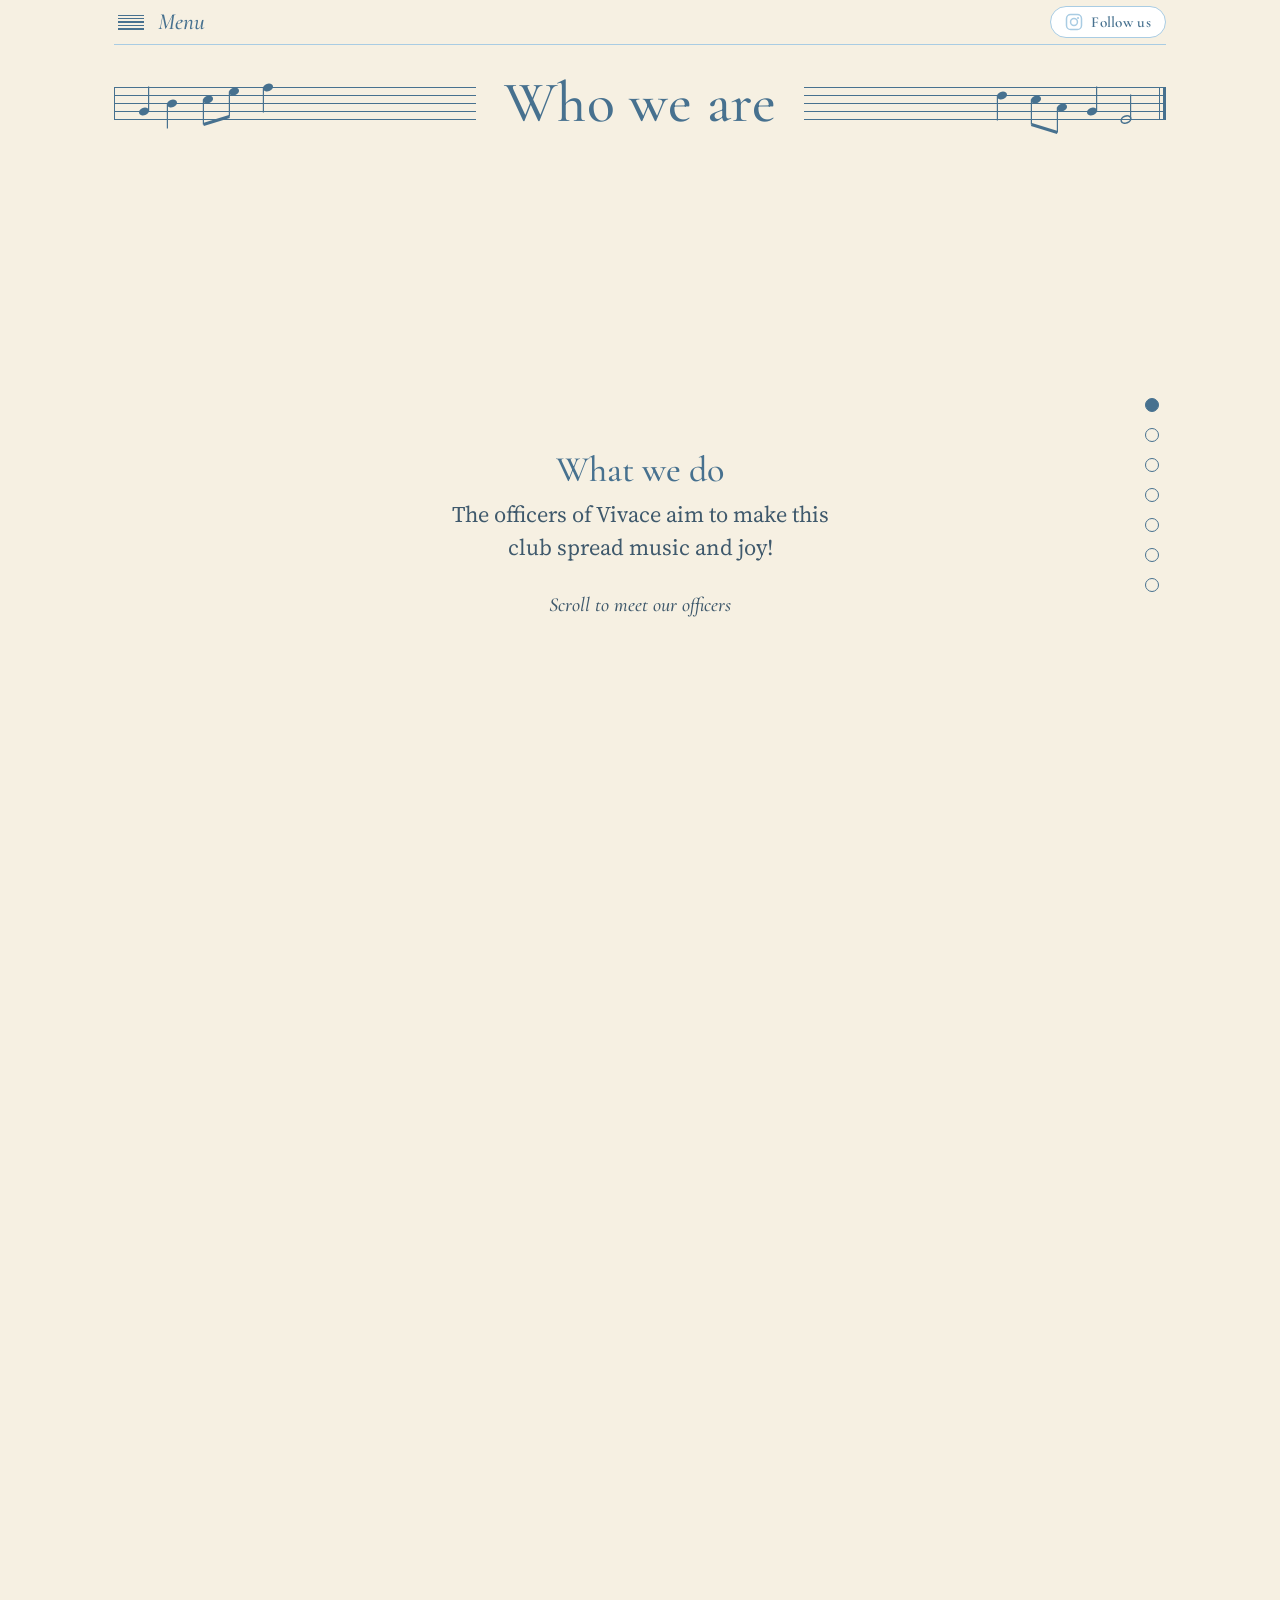
==== commit 7ce9c3f3: "update" ====
--- a/about.html
+++ b/about.html
@@ -110,7 +110,7 @@
             <div class="frame frame-intro" data-label="What we do">
                 <div>
                     <h2 class="section-title">What we do</h2>
-                    <p class="lead">Describe what members do: rehearsals, performances, workshops.</p>
+                    <p class="lead">The officers of Vivace aim to make this club spread music and joy!</p>
                     <p class="scroll-hint">Scroll to meet our officers</p>
                 </div>
             </div>
@@ -190,7 +190,7 @@
                 </div>
                 <div>
                     <h3>Contact Xavi or Julia for questions:</h3>
-                    <p><a href="mailto:solberg49314@sas.edu.sg">Xavi Solberg   |</a><a href="mailto:sheu49085@sas.edu.sg">  Julia Sheu</a></p>
+                    <p><a href="https://mail.google.com/mail/?view=cm&to=solberg49314@sas.edu.sg" target="_blank" rel="noopener noreferrer">Xavi Solberg   |</a><a href="https://mail.google.com/mail/?view=cm&to=sheu49085@sas.edu.sg" target="_blank" rel="noopener noreferrer">  Julia Sheu</a></p>
                 </div>
             </div>
         </footer>
--- a/styles.css
+++ b/styles.css
@@ -524,12 +524,13 @@
 
 .officer {
     display: grid;
-    grid-template-columns: 320px minmax(0, 1fr);
+    grid-template-columns: 320px minmax(0, 46ch);
     gap: 56px;
+    justify-content: center;   /* keeps text the same distance from centre as centered frames */
     align-items: center;
     width: 100%;
 }
-.officer.flip { grid-template-columns: minmax(0, 1fr) 320px; }
+.officer.flip { grid-template-columns: minmax(0, 46ch) 320px; }
 .officer.flip .photo { order: 2; }
 
 .photo { margin: 0; }
@@ -538,7 +539,7 @@
     width: 100%;
     aspect-ratio: 4 / 5;
     object-fit: cover;
-    padding: 3px;
+    padding: 8px;
     background: var(--paper-light);
     border: 1px solid var(--blue);
     box-shadow: 4px 4px 0 var(--blue-pale);
@@ -673,7 +674,7 @@
 .card-no {
     margin-bottom: 0 !important;
     font: italic 500 1.25rem var(--display);
-    padding: 10px
+    padding-bottom: 23px
 }
 .card .section-title { margin-bottom: 14px; }
 
@@ -684,7 +685,7 @@
     background: var(--blue-pale);
     color: var(--blue-ink);
     font-weight: 600;
-    text-align: center;
+    text-align:center;
 }
 .card .hint { font-style: italic; }
 
@@ -816,11 +817,12 @@
 }
 
 @media (max-width: 820px) {
-    .cards { grid-template-columns: 1fr; gap: 15px; }
+    .cards { grid-template-columns: 1fr; gap: 32px; }
     .frame + .frame { margin-top: 56px; }
     .officer,
     .officer.flip {
         grid-template-columns: 1fr;
+        justify-content: initial;
         gap: 20px;
     }
     .officer.flip .photo { order: 0; }
@@ -1369,7 +1371,7 @@
 .note-bullet.beamed { width: 34px; }
 .note-bullet.beamed::before {
     /* second note head, a third of a head-height higher than the first */
-    box-shadow: 13px 1px 0 0 currentColor;
+    box-shadow: 13px 1.5px 0 0 currentColor;
 }
 .note-bullet.beamed i {
     /* second stem, aligned to the offset head */
@@ -1466,3 +1468,276 @@
         top: -40px;
     }
 }
+
+/* ---------- Resources page: liner notes + programme cards ---------- */
+
+.resources .lead-note {
+    max-width: 62ch;
+    margin: 8px auto 44px;
+    text-align: center;
+    font: italic 500 1.3rem/1.5 var(--display);
+    color: var(--blue-ink);
+}
+
+.res-grid {
+    display: grid;
+    grid-template-columns: minmax(0, 1fr) 320px;
+    gap: clamp(32px, 5vw, 56px);
+    align-items: start;
+}
+
+/* Open book: the two rule sections face each other across a spine */
+.open-book {
+    position: relative;
+    padding: 18px 14px 26px;
+    background: var(--blue);
+    border-radius: 6px 10px 10px 6px;
+    box-shadow: 6px 8px 0 var(--blue-pale), 0 14px 30px rgba(31, 58, 82, 0.18);
+}
+/* stacked page edges peeking out under the cover, like a fore-edge */
+.open-book::before {
+    content: "";
+    position: absolute;
+    inset: 12px 8px 8px 10px;
+    border-radius: 4px;
+    background:
+        linear-gradient(var(--paper-light), var(--paper-light)) 0 0 / 100% 4px no-repeat,
+        repeating-linear-gradient(to bottom,
+            var(--paper-light) 0 3px,
+            rgba(71, 113, 143, 0.35) 3px 4px);
+    z-index: 0;
+}
+.book-ribbon {
+    position: absolute;
+    top: 0;
+    right: clamp(28px, 8%, 64px);
+    width: 18px;
+    height: 58px;
+    background: var(--blue-ink);
+    clip-path: polygon(0 0, 100% 0, 100% 100%, 50% 78%, 0 100%);
+    z-index: 3;
+}
+.book-pages {
+    position: relative;
+    z-index: 1;
+    display: grid;
+    grid-template-columns: minmax(0, 1fr) 26px minmax(0, 1fr);
+    align-items: stretch;
+}
+.book-page {
+    position: relative;
+    padding: 34px 34px 46px;
+    background:
+        repeating-linear-gradient(
+            to bottom,
+            transparent 0 15px,
+            rgba(71, 113, 143, 0.10) 15px calc(15px + 1px)
+        ) left 24px top 78px / calc(100% - 48px) 84px no-repeat,
+        var(--paper-light);
+}
+.page-left  { border-radius: 4px 0 0 4px; }
+.page-right { border-radius: 0 4px 4px 0; }
+/* gentle curve of pages toward the gutter */
+.page-left  { box-shadow: inset -14px 0 18px -14px rgba(31, 58, 82, 0.25); }
+.page-right { box-shadow: inset  14px 0 18px -14px rgba(31, 58, 82, 0.25); }
+
+/* the spine: dark fold between the two pages */
+.book-spine {
+    background:
+        radial-gradient(60% 100% at 50% 0%, rgba(31, 58, 82, 0.55), transparent 90%),
+        linear-gradient(to right,
+            rgba(31, 58, 82, 0.30),
+            rgba(31, 58, 82, 0.55) 45%,
+            rgba(31, 58, 82, 0.55) 55%,
+            rgba(31, 58, 82, 0.30));
+    border-top: 1px solid rgba(31, 58, 82, 0.35);
+    border-bottom: 1px solid rgba(31, 58, 82, 0.35);
+}
+
+.mvt {
+    margin: 0 0 2px;
+    font: italic 500 1.05rem var(--display);
+    letter-spacing: 0.14em;
+    text-transform: uppercase;
+    color: var(--blue-ink);
+}
+.book-page h2 {
+    margin: 2px 0 18px;
+    color: var(--blue-ink);
+    font: 500 clamp(1.6rem, 2.4vw, 2.05rem)/1.15 var(--display);
+}
+.book-rules {
+    list-style: none;
+    margin: 0 0 8px;
+    padding: 0;
+}
+.book-rules li {
+    position: relative;
+    margin: 0 0 14px;
+    padding-left: 40px;
+    font-size: 1.05rem;
+    line-height: 1.55;
+}
+.book-rules .rule-no {
+    position: absolute;
+    left: 0;
+    top: 0;
+    width: 30px;
+    font: italic 600 1.05rem var(--display);
+    color: var(--blue-ink);
+    text-align: right;
+}
+.page-no {
+    position: absolute;
+    left: 0;
+    right: 0;
+    bottom: 14px;
+    margin: 0;
+    text-align: center;
+    font: italic 500 0.95rem var(--display);
+    color: var(--blue-ink);
+    opacity: 0.75;
+}
+
+/* Sidebar cards */
+.res-side {
+    display: flex;
+    flex-direction: column;
+    gap: 28px;
+}
+
+/* Handbook card: looks like a little programme booklet, whole card links out */
+.handbook-card {
+    position: relative;
+    display: block;
+    padding: 24px 24px 24px 38px;
+    background: var(--paper-light);
+    border: 1px solid var(--blue-ink);
+    box-shadow: 5px 5px 0 var(--blue-pale);
+    color: var(--text);
+    text-decoration: none;
+    transition: transform 0.18s ease, box-shadow 0.18s ease;
+}
+.handbook-card:hover,
+.handbook-card:focus-visible {
+    transform: translate(-2px, -2px);
+    box-shadow: 8px 8px 0 var(--blue-pale);
+}
+.handbook-flap {
+    position: absolute;
+    left: 0;
+    top: 0;
+    bottom: 0;
+    width: 14px;
+    background: var(--blue-pale);
+    border-right: 1px dashed var(--blue-ink);
+}
+/* two "stitch" holes in the spine */
+.handbook-flap::before,
+.handbook-flap::after {
+    content: "";
+    position: absolute;
+    left: 5px;
+    width: 4px;
+    height: 4px;
+    border-radius: 50%;
+    background: var(--blue-ink);
+}
+.handbook-flap::before { top: 30%; }
+.handbook-flap::after { top: 62%; }
+
+.handbook-body { display: block; }
+.handbook-kicker {
+    display: block;
+    font: italic 500 0.95rem var(--display);
+    letter-spacing: 0.14em;
+    text-transform: uppercase;
+    color: var(--blue-ink);
+}
+.handbook-title {
+    display: block;
+    margin: 2px 0 10px;
+    color: var(--blue-ink);
+    font: 500 1.75rem/1.1 var(--display);
+}
+.handbook-text {
+    display: block;
+    font-size: 1rem;
+    line-height: 1.55;
+}
+.handbook-link {
+    display: inline-block;
+    margin-top: 14px;
+    color: var(--blue-ink);
+    font: italic 600 1.05rem var(--display);
+}
+.handbook-link span[aria-hidden] {
+    display: inline-block;
+    transition: transform 0.15s ease;
+}
+.handbook-card:hover .handbook-link { text-decoration: underline; }
+.handbook-card:hover .handbook-link span[aria-hidden] { transform: translateX(4px); }
+
+/* Login card: styled like a library book pocket */
+.login-card {
+    padding: 24px 26px 22px;
+    background: var(--paper-light);
+    border: 1px solid var(--blue);
+    box-shadow: 5px 5px 0 var(--blue-pale);
+}
+.login-card h2 {
+    margin: 0 0 10px;
+    color: var(--blue-ink);
+    font: 500 1.5rem/1.2 var(--display);
+}
+.login-card .clef { font-size: 1.7rem; line-height: 1; }
+.login-card p {
+    margin: 0 0 14px;
+    font-size: 1rem;
+    line-height: 1.55;
+}
+.cred { margin: 0; }
+.cred > div {
+    display: flex;
+    justify-content: space-between;
+    align-items: baseline;
+    gap: 12px;
+    padding: 8px 0;
+    border-bottom: 1px dashed var(--blue);
+}
+.cred > div:last-of-type { border-bottom: 0; }
+.cred dt {
+    font: italic 500 1.05rem var(--display);
+    color: var(--blue-ink);
+}
+.cred dd { margin: 0; text-align: right; }
+.cred code {
+    font-family: "Courier New", Courier, monospace;
+    font-size: 0.95rem;
+    background: var(--blue-pale);
+    padding: 2px 8px;
+    border-radius: 3px;
+}
+.lock-note {
+    margin: 12px 0 0 !important;
+    font: italic 400 0.95rem var(--body);
+    color: var(--blue-ink);
+}
+
+@media (max-width: 860px) {
+    .res-grid { grid-template-columns: 1fr; }
+    /* pages stack like a closed book read top to bottom */
+    .book-pages { grid-template-columns: minmax(0, 1fr); }
+    .book-spine { display: none; }
+    .page-left  { border-radius: 4px 4px 0 0; box-shadow: inset 0 -12px 16px -12px rgba(31, 58, 82, 0.25); }
+    .page-right { margin-top: 10px; border-radius: 0 0 4px 4px; box-shadow: inset 0 12px 16px -12px rgba(31, 58, 82, 0.25); }
+    .book-page { padding: 26px 22px 42px; }
+    .book-rules li { padding-left: 36px; }
+}
+
+@media (prefers-reduced-motion: reduce) {
+    .handbook-card,
+    .handbook-card:hover,
+    .handbook-card:focus-visible { transform: none; transition: none; }
+    .handbook-link span[aria-hidden] { transition: none; transform: none; }
+}
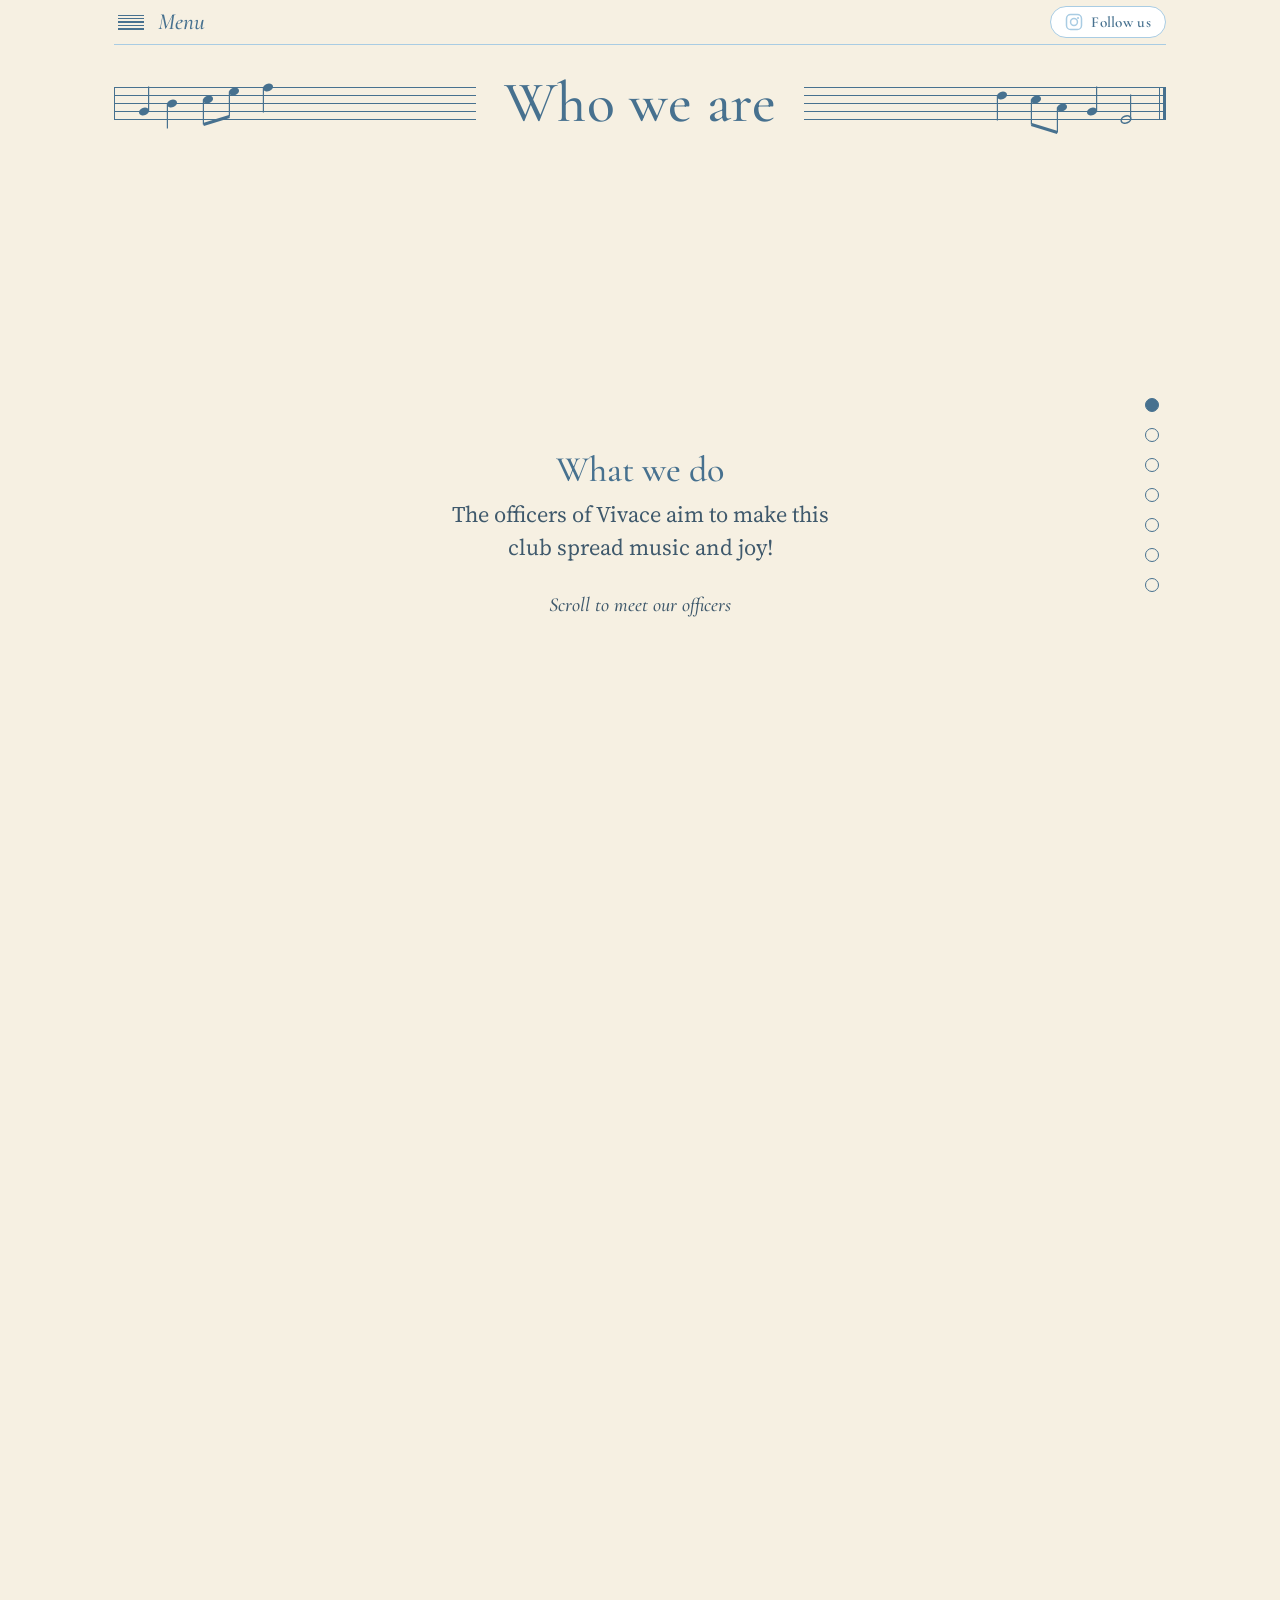
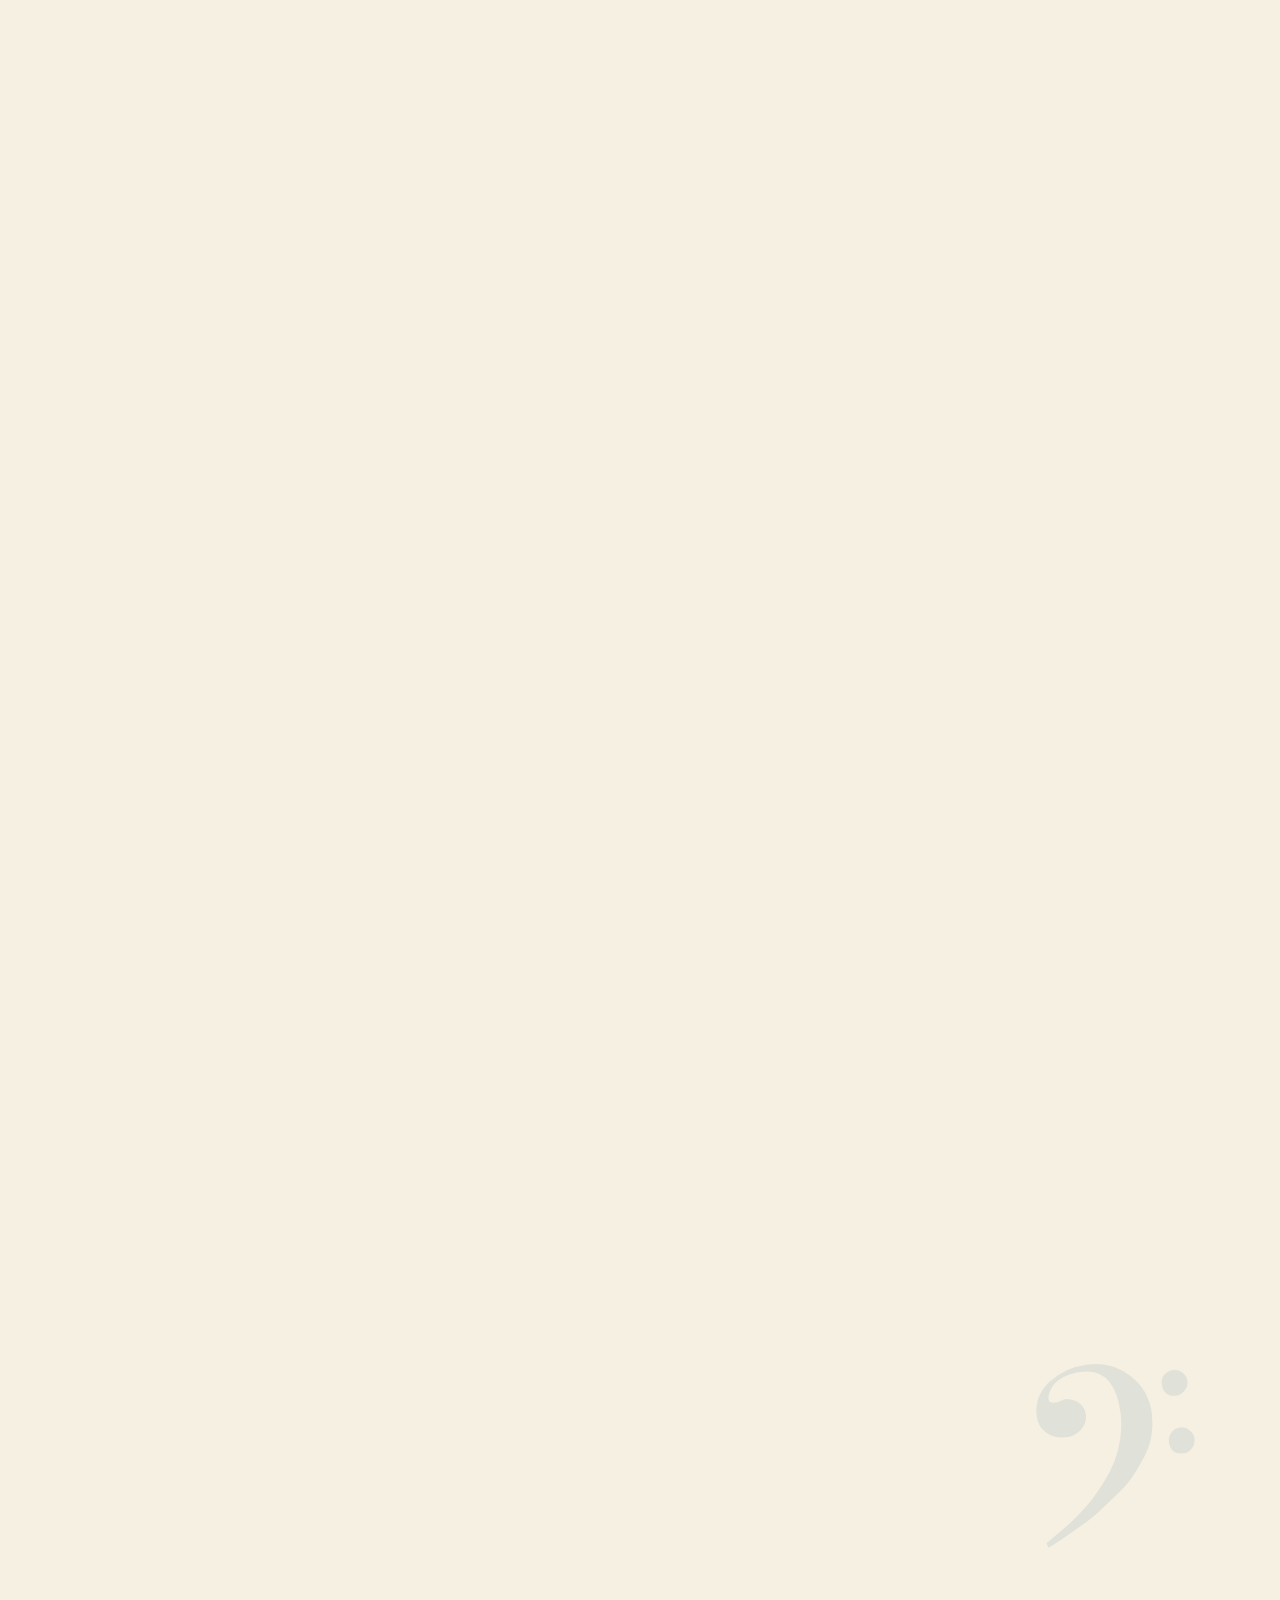
==== commit 1a46499d: "final before text" ====
--- a/about.html
+++ b/about.html
@@ -195,6 +195,8 @@
             </div>
         </footer>
 
+        <div class="page-clef page-clef--bass" aria-hidden="true"></div>
+
     </div>
 </body>
-</html>+</html>
--- a/styles.css
+++ b/styles.css
@@ -36,6 +36,7 @@
 }
 
 .page {
+    position: relative;
     max-width: 1100px;
     margin: 0 auto;
     padding: 0 24px 40px;
@@ -656,6 +657,7 @@
     box-shadow: 6px 6px 0 var(--blue);
 }
 .card-staff {
+    position: relative;
     height: 25px;
     margin: 20px 28px 0;
     background-image: repeating-linear-gradient(
@@ -663,6 +665,19 @@
         var(--blue-ink) 0 1px,
         transparent 1px 6px
     );
+}
+.card-staff::before {
+    position: absolute;
+    top: -6px;
+    left: 4px;
+    color: var(--blue-ink);
+    font: 400 34px/1 "Noto Music", "Bravura", "Segoe UI Symbol", serif;
+}
+.card:nth-child(1) .card-staff::before { content: "\1D11E"; }
+.card:nth-child(2) .card-staff::before { content: "\1D122"; }
+.card:nth-child(1) .card-staff::before {
+    top: -13px;
+    font-size: 46px;
 }
 .card-body {
     display: flex;
@@ -1413,60 +1428,93 @@
     .comingup li:focus-within .note-bullet { animation: none; }
 }
 
-/* ---------- Home page: faint vinyl outline behind the Hello intro ---------- */
-.hello {
+/* ---------- Home page: faint treble clef in the bottom-left corner ---------- */
+.home .page {
     position: relative;
-}
-.vinyl-outline {
+    /* clear band at the foot of the page so the disc never sits behind copy */
+    padding-bottom: 200px;
+}
+.treble-clef {
     position: absolute;
     z-index: 0;
-    right: -70px;
-    top: -56px;
-    width: 330px;
-    height: 330px;
-    border-radius: 50%;
+    left: -84px;
+    bottom: 118px;
+    width: 290px;
+    height: 490px;
     pointer-events: none;
-    background: repeating-radial-gradient(
-        circle at center,
-        transparent 0 13px,
-        rgba(71, 113, 143, 0.09) 13px 14px
-    );
-    box-shadow: inset 0 0 0 1.5px rgba(71, 113, 143, 0.16);
-}
-.vinyl-outline::before {
-    /* label ring */
-    content: "";
-    position: absolute;
-    top: 50%;
-    left: 50%;
-    width: 34%;
-    height: 34%;
-    transform: translate(-50%, -50%);
-    border-radius: 50%;
-    box-shadow: inset 0 0 0 1.5px rgba(71, 113, 143, 0.18);
-}
-.vinyl-outline::after {
-    /* spindle hole */
-    content: "";
-    position: absolute;
-    top: 50%;
-    left: 50%;
-    width: 12px;
-    height: 12px;
-    transform: translate(-50%, -50%);
-    border-radius: 50%;
-    box-shadow: inset 0 0 0 1.5px rgba(71, 113, 143, 0.22);
+    color: rgba(71, 113, 143, 0.15);
+    font: 400 430px/1 "Noto Music", "Bravura", "Segoe UI Symbol", serif;
+    text-align: center;
+    transform: rotate(-7deg);
+}
+.treble-clef::before {
+    content: "𝄞";
+    position: absolute;
+    inset: 0;
 }
 .hello > * { position: relative; z-index: 1; }
 .hello .section-title { z-index: 1; }
 
-@media (max-width: 820px) {
-    .vinyl-outline {
-        width: 240px;
+/* Faint, page-specific clefs echo the home-page watermark. */
+.page-clef {
+    position: absolute;
+    z-index: 0;
+    right: -78px;
+    bottom: 108px;
+    width: 300px;
+    height: 360px;
+    color: rgba(71, 113, 143, 0.12);
+    pointer-events: none;
+    transform: rotate(-7deg);
+}
+.page-clef::before {
+    position: absolute;
+    inset: 0;
+    font: 400 300px/1 "Noto Music", "Bravura", "Segoe UI Symbol", serif;
+    text-align: center;
+}
+.page-clef--bass::before { content: "\1D122"; }
+.page-clef--alto::before { content: "\1D121"; }
+.page-clef--tenor::before { content: "\1D121"; }
+.page-clef--forms-bass::before { content: "\1D122"; }
+.page-clef--signup-treble::before { content: "\1D11E"; }
+.page-clef--alto { right: auto; left: -145px; transform: rotate(-7deg) translateY(-14px); }
+.page-clef--tenor { right: -92px; transform: rotate(-7deg) translateY(12px); }
+.page-clef--forms-bass { transform: rotate(7deg); }
+.page-clef--signup-treble {
+    top: 180px;
+    right: -78px;
+    bottom: auto;
+    transform: rotate(7deg);
+}
+
+.about main,
+.signups main,
+.forms main,
+.about .site-footer,
+.signups .site-footer,
+.forms .site-footer { position: relative; z-index: 1; }
+
+@media (max-width: 640px) {
+    .home .page { padding-bottom: 160px; }
+    .treble-clef {
+        width: 110px;
+        height: 210px;
+        left: -30px;
+        bottom: 10px;
+        font-size: 190px;
+    }
+    .page-clef {
+        right: -34px;
+        bottom: 72px;
+        width: 190px;
         height: 240px;
-        right: -40px;
-        top: -40px;
     }
+    .page-clef::before { font-size: 200px; }
+    .page-clef--alto { right: auto; left: -90px; }
+    .page-clef--tenor { right: -55px; }
+    .page-clef--forms-bass { right: -34px; }
+    .page-clef--signup-treble { top: 135px; right: -34px; }
 }
 
 /* ---------- Resources page: liner notes + programme cards ---------- */
@@ -1481,109 +1529,147 @@
 
 .res-grid {
     display: grid;
-    grid-template-columns: minmax(0, 1fr) 320px;
-    gap: clamp(32px, 5vw, 56px);
+    grid-template-columns: minmax(0, 1.55fr) minmax(250px, 0.8fr);
+    gap: clamp(24px, 3.5vw, 40px);
     align-items: start;
 }
 
-/* Open book: the two rule sections face each other across a spine */
+/* Open book: two paper pages facing each other across a faint centre fold */
 .open-book {
     position: relative;
-    padding: 18px 14px 26px;
-    background: var(--blue);
-    border-radius: 6px 10px 10px 6px;
-    box-shadow: 6px 8px 0 var(--blue-pale), 0 14px 30px rgba(31, 58, 82, 0.18);
-}
-/* stacked page edges peeking out under the cover, like a fore-edge */
+    padding: 0;
+    isolation: isolate;
+}
+/* A cloth-bound cover peeks out around the paper leaves. */
 .open-book::before {
     content: "";
     position: absolute;
-    inset: 12px 8px 8px 10px;
-    border-radius: 4px;
+    z-index: 0;
+    inset: -9px -10px -8px -9px;
+    border: 1px solid rgba(47, 82, 108, 0.56);
+    border-radius: 5px 8px 8px 5px;
     background:
-        linear-gradient(var(--paper-light), var(--paper-light)) 0 0 / 100% 4px no-repeat,
-        repeating-linear-gradient(to bottom,
-            var(--paper-light) 0 3px,
-            rgba(71, 113, 143, 0.35) 3px 4px);
-    z-index: 0;
-}
+        linear-gradient(90deg, rgba(255, 255, 255, 0.12), transparent 18px),
+        linear-gradient(145deg, #8ba9b8, #7899aa 58%, #6f91a2);
+    box-shadow:
+        0 13px 25px rgba(31, 58, 82, 0.17),
+        inset 4px 0 7px rgba(34, 65, 87, 0.17),
+        inset 0 0 0 3px rgba(251, 248, 240, 0.12);
+    pointer-events: none;
+}
+/* cloth ribbon marker lying over the right-hand leaf */
 .book-ribbon {
     position: absolute;
-    top: 0;
+    top: -10px;
     right: clamp(28px, 8%, 64px);
     width: 18px;
-    height: 58px;
-    background: var(--blue-ink);
+    height: 62px;
+    /* silk ribbon picked out in the site's muted rose */
+    background: linear-gradient(to right, #c9a9a6, #bb938f 55%, #ad8783);
+    box-shadow: inset 1px 0 0 rgba(255, 255, 255, 0.35);
     clip-path: polygon(0 0, 100% 0, 100% 100%, 50% 78%, 0 100%);
     z-index: 3;
+    pointer-events: none;
 }
 .book-pages {
     position: relative;
     z-index: 1;
     display: grid;
-    grid-template-columns: minmax(0, 1fr) 26px minmax(0, 1fr);
+    grid-template-columns: minmax(0, 1fr);
     align-items: stretch;
-}
+    /* Each wide leaf reads like a horizontal page in a bound volume. */
+    box-shadow: 0 14px 28px rgba(31, 58, 82, 0.12);
+}
+.book-page,
+.book-spine { isolation: isolate; }
 .book-page {
+    --gutter: to right;
     position: relative;
-    padding: 34px 34px 46px;
+    padding: 25px 26px 36px;
+    /* Papery stock: two grain dot layers, a warm tone that deepens toward the
+       gutter, and a slightly aged foot where the pages have been turned. */
     background:
-        repeating-linear-gradient(
-            to bottom,
-            transparent 0 15px,
-            rgba(71, 113, 143, 0.10) 15px calc(15px + 1px)
-        ) left 24px top 78px / calc(100% - 48px) 84px no-repeat,
+        radial-gradient(rgba(120, 96, 58, 0.055) 0.5px, transparent 0.6px) 0 0 / 4px 4px,
+        radial-gradient(rgba(71, 113, 143, 0.045) 0.5px, transparent 0.6px) 2px 2px / 6px 6px,
+        linear-gradient(var(--gutter), rgba(222, 206, 178, 0.55), rgba(251, 248, 240, 0) 42%),
+        linear-gradient(to top, rgba(198, 180, 150, 0.22), rgba(251, 248, 240, 0) 15%),
         var(--paper-light);
 }
-.page-left  { border-radius: 4px 0 0 4px; }
-.page-right { border-radius: 0 4px 4px 0; }
-/* gentle curve of pages toward the gutter */
-.page-left  { box-shadow: inset -14px 0 18px -14px rgba(31, 58, 82, 0.25); }
-.page-right { box-shadow: inset  14px 0 18px -14px rgba(31, 58, 82, 0.25); }
-
-/* the spine: dark fold between the two pages */
+.page-left  { --gutter: to left; }
+.page-right { --gutter: to right; }
+.page-left  { border-radius: 4px 4px 0 0; --gutter: to top; box-shadow: inset 0 -12px 16px -12px rgba(31, 58, 82, 0.25); }
+.page-right {
+    border-radius: 0 0 4px 4px;
+    --gutter: to bottom;
+    box-shadow: inset 0 10px 14px -12px rgba(31, 58, 82, 0.18);
+    border-top: 1px solid rgba(71, 113, 143, 0.12);
+}
+
+/* the fold: one faint line where the pages meet, fading out top and bottom */
 .book-spine {
-    background:
-        radial-gradient(60% 100% at 50% 0%, rgba(31, 58, 82, 0.55), transparent 90%),
-        linear-gradient(to right,
-            rgba(31, 58, 82, 0.30),
-            rgba(31, 58, 82, 0.55) 45%,
-            rgba(31, 58, 82, 0.55) 55%,
-            rgba(31, 58, 82, 0.30));
-    border-top: 1px solid rgba(31, 58, 82, 0.35);
-    border-bottom: 1px solid rgba(31, 58, 82, 0.35);
-}
+    display: none;
+}
+/* sewn head band (top) and tail band (bottom) */
+.book-spine::before,
+.book-spine::after {
+    content: "";
+    position: absolute;
+    left: 0;
+    right: 0;
+    height: 7px;
+    background-image: repeating-linear-gradient(to right,
+        var(--paper-light) 0 4px,
+        var(--blue-ink) 4px 8px);
+    box-shadow: inset 0 0 0 1px rgba(31, 58, 82, 0.16);
+}
+.book-spine::before { top: 0; }
+.book-spine::after { bottom: 0; }
 
 .mvt {
-    margin: 0 0 2px;
-    font: italic 500 1.05rem var(--display);
+    margin: 0 0 1px;
+    font: italic 500 0.92rem var(--display);
     letter-spacing: 0.14em;
     text-transform: uppercase;
     color: var(--blue-ink);
 }
 .book-page h2 {
-    margin: 2px 0 18px;
-    color: var(--blue-ink);
-    font: 500 clamp(1.6rem, 2.4vw, 2.05rem)/1.15 var(--display);
+    margin: 2px 0 13px;
+    color: var(--blue-ink);
+    font: 500 clamp(1.35rem, 2vw, 1.75rem)/1.15 var(--display);
+}
+/* short printer's rule under each movement heading */
+.book-page h2::after {
+    content: "";
+    display: block;
+    width: 44px;
+    height: 2px;
+    margin-top: 9px;
+    background: rgba(71, 113, 143, 0.32);
 }
 .book-rules {
     list-style: none;
     margin: 0 0 8px;
     padding: 0;
+    /* every rule sits on a ruled line */
+    background-image: repeating-linear-gradient(to bottom,
+        transparent 0 calc(var(--rule-line-height) - 1px),
+        rgba(71, 113, 143, 0.16) calc(var(--rule-line-height) - 1px) var(--rule-line-height));
+    background-position: 0 1px;
 }
 .book-rules li {
+    --rule-line-height: 24px;
     position: relative;
-    margin: 0 0 14px;
-    padding-left: 40px;
-    font-size: 1.05rem;
-    line-height: 1.55;
+    margin: 0 0 9px;
+    padding-left: 34px;
+    font-size: 0.96rem;
+    line-height: 1.45;
 }
 .book-rules .rule-no {
     position: absolute;
     left: 0;
     top: 0;
-    width: 30px;
-    font: italic 600 1.05rem var(--display);
+    width: 27px;
+    font: italic 600 0.96rem var(--display);
     color: var(--blue-ink);
     text-align: right;
 }
@@ -1603,14 +1689,14 @@
 .res-side {
     display: flex;
     flex-direction: column;
-    gap: 28px;
+    gap: 18px;
 }
 
 /* Handbook card: looks like a little programme booklet, whole card links out */
 .handbook-card {
     position: relative;
     display: block;
-    padding: 24px 24px 24px 38px;
+    padding: 19px 18px 19px 32px;
     background: var(--paper-light);
     border: 1px solid var(--blue-ink);
     box-shadow: 5px 5px 0 var(--blue-pale);
@@ -1658,11 +1744,11 @@
     display: block;
     margin: 2px 0 10px;
     color: var(--blue-ink);
-    font: 500 1.75rem/1.1 var(--display);
+    font: 500 1.5rem/1.1 var(--display);
 }
 .handbook-text {
     display: block;
-    font-size: 1rem;
+    font-size: 0.94rem;
     line-height: 1.55;
 }
 .handbook-link {
@@ -1680,7 +1766,7 @@
 
 /* Login card: styled like a library book pocket */
 .login-card {
-    padding: 24px 26px 22px;
+    padding: 19px 19px 18px;
     background: var(--paper-light);
     border: 1px solid var(--blue);
     box-shadow: 5px 5px 0 var(--blue-pale);
@@ -1688,12 +1774,12 @@
 .login-card h2 {
     margin: 0 0 10px;
     color: var(--blue-ink);
-    font: 500 1.5rem/1.2 var(--display);
+    font: 500 1.3rem/1.2 var(--display);
 }
 .login-card .clef { font-size: 1.7rem; line-height: 1; }
 .login-card p {
     margin: 0 0 14px;
-    font-size: 1rem;
+    font-size: 0.94rem;
     line-height: 1.55;
 }
 .cred { margin: 0; }
@@ -1707,7 +1793,7 @@
 }
 .cred > div:last-of-type { border-bottom: 0; }
 .cred dt {
-    font: italic 500 1.05rem var(--display);
+    font: italic 500 0.97rem var(--display);
     color: var(--blue-ink);
 }
 .cred dd { margin: 0; text-align: right; }
@@ -1724,13 +1810,12 @@
     color: var(--blue-ink);
 }
 
-@media (max-width: 860px) {
+@media (max-width: 700px) {
     .res-grid { grid-template-columns: 1fr; }
-    /* pages stack like a closed book read top to bottom */
+    .open-book { padding: 8px 5px 12px; }
+    .open-book::before { inset: 0 -5px 4px -5px; }
+    .book-ribbon { height: 46px; right: 22px; }
     .book-pages { grid-template-columns: minmax(0, 1fr); }
-    .book-spine { display: none; }
-    .page-left  { border-radius: 4px 4px 0 0; box-shadow: inset 0 -12px 16px -12px rgba(31, 58, 82, 0.25); }
-    .page-right { margin-top: 10px; border-radius: 0 0 4px 4px; box-shadow: inset 0 12px 16px -12px rgba(31, 58, 82, 0.25); }
     .book-page { padding: 26px 22px 42px; }
     .book-rules li { padding-left: 36px; }
 }
@@ -1740,4 +1825,4 @@
     .handbook-card:hover,
     .handbook-card:focus-visible { transform: none; transition: none; }
     .handbook-link span[aria-hidden] { transition: none; transform: none; }
-}+}
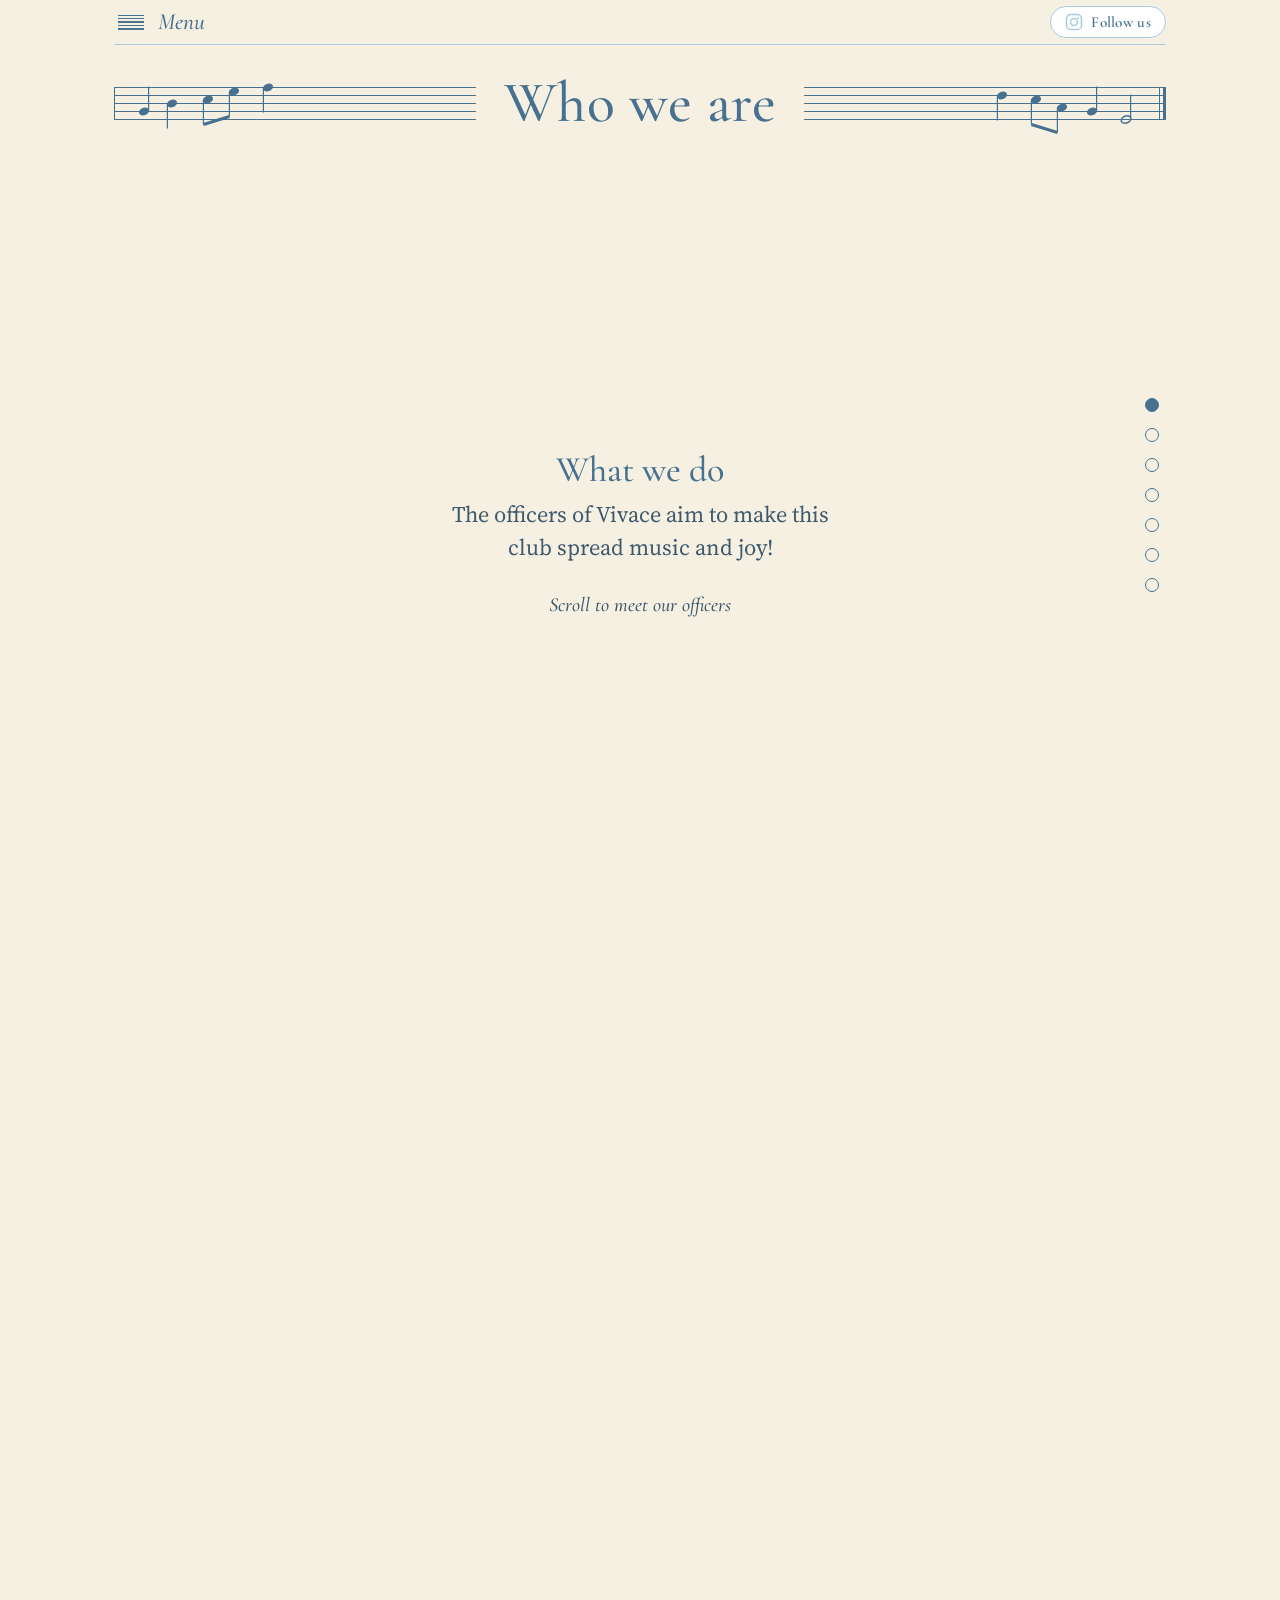
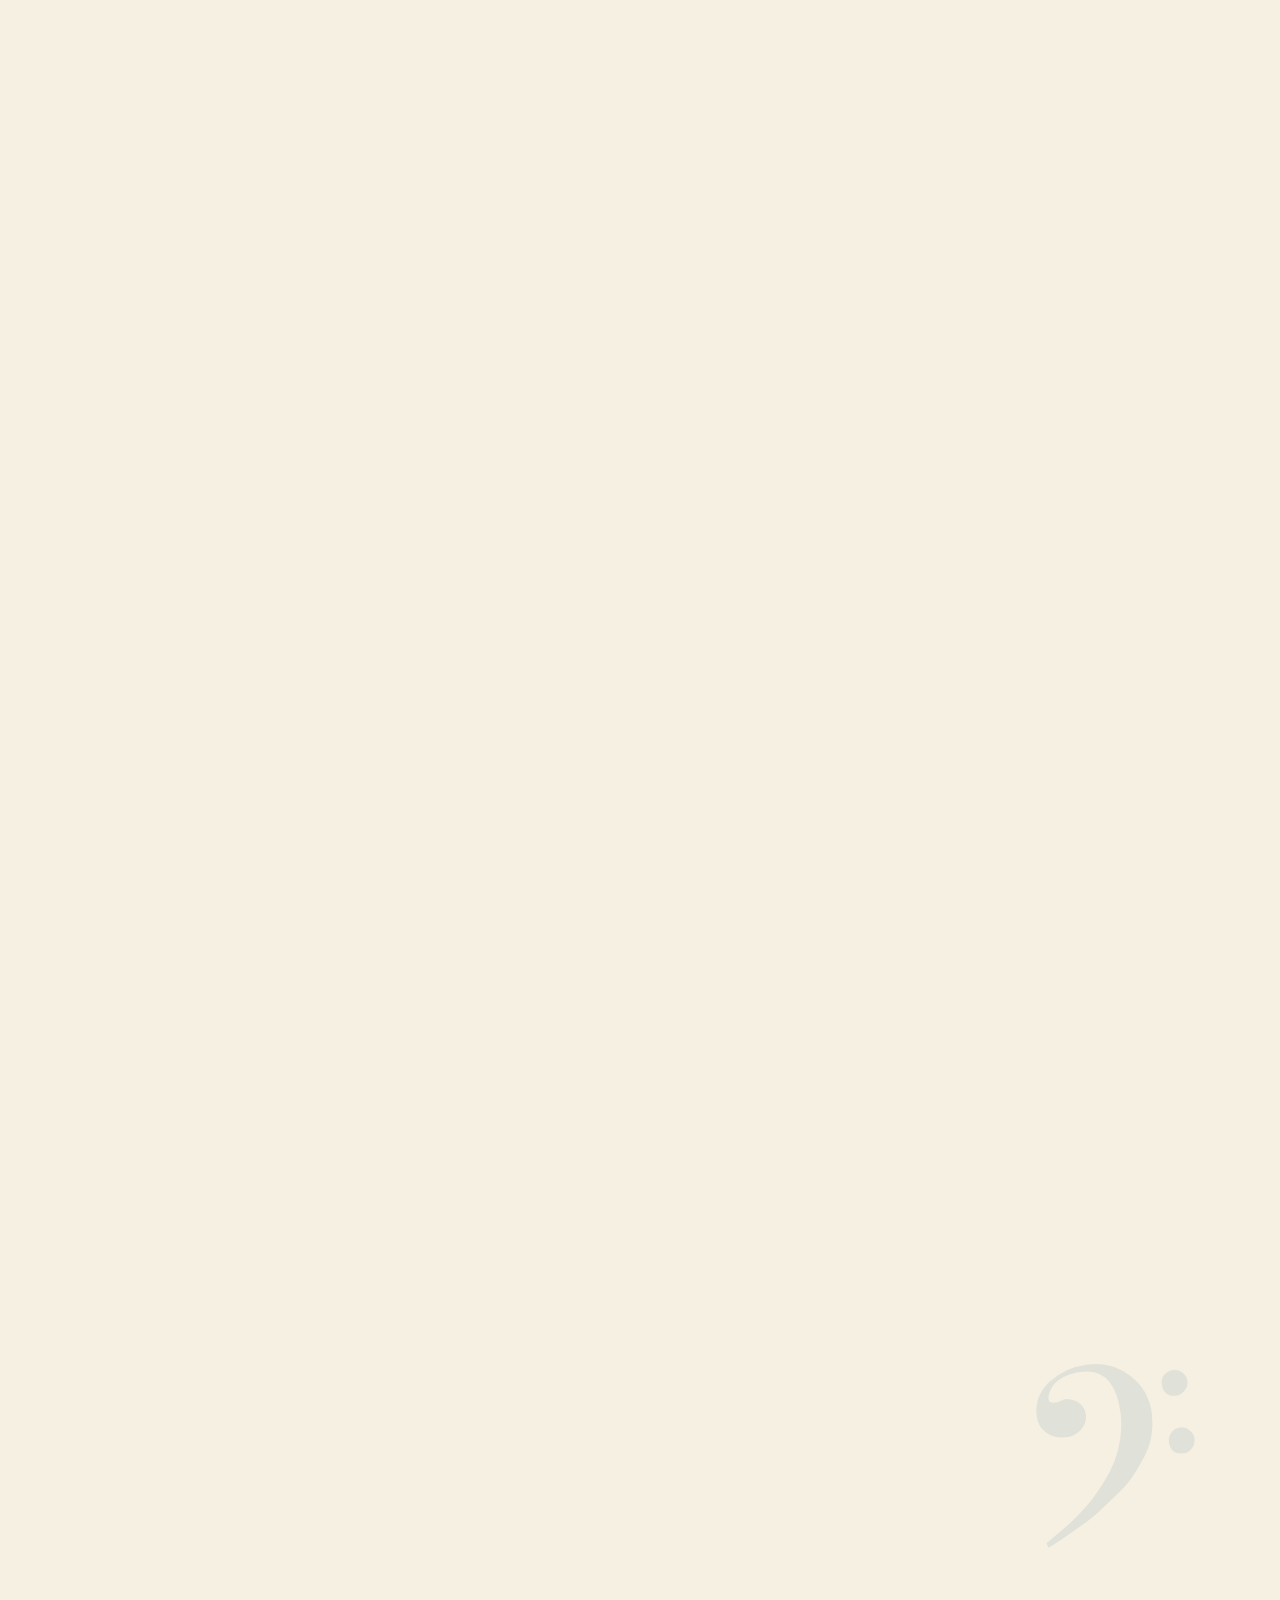
==== commit be3d18cc: "new" ====
--- a/about.html
+++ b/about.html
@@ -115,11 +115,10 @@
                 </div>
             </div>
 
-            <!-- Placeholders: for each officer, change the photo, name, role and bio.
-                 "flip" puts the photo on the right. -->
+            <!-- "flip" puts the photo on the right. -->
             <div class="frame" data-label="Officer 1">
                 <article class="officer">
-                    <figure class="photo"><img src="https://placehold.co/400x500" alt="Portrait of Vivace officer 1 - replace with the officer name once finalised"></figure>
+                    <figure class="photo"><img src="photos/xavi.png" alt="Portrait of Xavi Solberg"></figure>
                     <div class="text">
                         <h2>Xavi Solberg</h2>
                         <p class="role">President</p>
@@ -129,7 +128,7 @@
             </div>
             <div class="frame" data-label="Officer 2">
                 <article class="officer flip">
-                    <figure class="photo"><img src="https://placehold.co/400x500" alt="Portrait of Vivace officer 2 - replace with the officer name once finalised"></figure>
+                    <figure class="photo photo-kaitlyn"><img src="photos/kaitlyn.jpg" alt="Portrait of Kaitlyn Yoon"></figure>
                     <div class="text">
                         <h2>Kaitlyn Yoon</h2>
                         <p class="role">Vice President</p>
@@ -139,7 +138,7 @@
             </div>
             <div class="frame" data-label="Officer 3">
                 <article class="officer">
-                    <figure class="photo"><img src="https://placehold.co/400x500" alt="Portrait of Vivace officer 3 - replace with the officer name once finalised"></figure>
+                    <figure class="photo"><img src="photos/ethan.png" alt="Portrait of Ethan Gu"></figure>
                     <div class="text">
                         <h2>Ethan Gu</h2>
                         <p class="role">Secretary</p>
@@ -149,7 +148,7 @@
             </div>
             <div class="frame" data-label="Officer 4">
                 <article class="officer flip">
-                    <figure class="photo"><img src="https://placehold.co/400x500" alt="Portrait of Vivace officer 4 - replace with the officer name once finalised"></figure>
+                    <figure class="photo"><img src="photos/javan.jpg" alt="Portrait of Javan Tsang"></figure>
                     <div class="text">
                         <h2>Javan Tsang</h2>
                         <p class="role">Officer</p>
@@ -159,7 +158,7 @@
             </div>
             <div class="frame" data-label="Officer 5">
                 <article class="officer">
-                    <figure class="photo"><img src="https://placehold.co/400x500" alt="Portrait of Vivace officer 5 - replace with the officer name once finalised"></figure>
+                    <figure class="photo"><img src="photos/julia.png" alt="Portrait of Julia Sheu"></figure>
                     <div class="text">
                         <h2>Julia Sheu</h2>
                         <p class="role">Media Manager</p>
@@ -169,7 +168,7 @@
             </div>
             <div class="frame" data-label="Officer 6">
                 <article class="officer flip">
-                    <figure class="photo"><img src="https://placehold.co/400x500" alt="Portrait of Vivace officer 6 - replace with the officer name once finalised"></figure>
+                    <figure class="photo"><img src="photos/lydia.jpg" alt="Portrait of Lydia Huang"></figure>
                     <div class="text">
                         <h2>Lydia Huang</h2>
                         <p class="role">Logistics</p>
--- a/styles.css
+++ b/styles.css
@@ -545,6 +545,7 @@
     border: 1px solid var(--blue);
     box-shadow: 4px 4px 0 var(--blue-pale);
 }
+.photo-kaitlyn img { object-position: center 5%; }
 .officer h2 {
     margin: 0;
     color: var(--blue-ink);
@@ -905,7 +906,10 @@
 
 .home .masthead { margin: 20px 0 40px; }
 
-.home .pics { gap: 22px; }
+.home .pics {
+    grid-template-columns: repeat(5, minmax(0, 1fr));
+    gap: 22px;
+}
 
 .home .bottom {
     gap: 72px;
@@ -1770,6 +1774,7 @@
     background: var(--paper-light);
     border: 1px solid var(--blue);
     box-shadow: 5px 5px 0 var(--blue-pale);
+    min-width: 0;
 }
 .login-card h2 {
     margin: 0 0 10px;
@@ -1786,24 +1791,54 @@
 .cred > div {
     display: flex;
     justify-content: space-between;
-    align-items: baseline;
-    gap: 12px;
+    align-items: flex-start;
+    flex-wrap: wrap;
+    gap: 4px;
     padding: 8px 0;
     border-bottom: 1px dashed var(--blue);
 }
 .cred > div:last-of-type { border-bottom: 0; }
+.cred > .website-row {
+    flex-direction: column;
+    align-items: flex-start;
+    gap: 0;
+    padding-bottom: 10px;
+}
+.cred > .website-row dd { text-align: left; }
+.cred > .password-row {
+    flex-direction: column;
+    align-items: flex-start;
+    gap: 10px;
+    padding-bottom: 10px;
+}
 .cred dt {
     font: italic 500 0.97rem var(--display);
     color: var(--blue-ink);
 }
-.cred dd { margin: 0; text-align: right; }
+.cred dd { margin: 0; text-align: right; max-width: 100%; }
+.cred .password-options {
+    display: flex;
+    flex-direction: column;
+    align-items: flex-start;
+    gap: 2px;
+}
+.password-options p {
+    margin: 0;
+    font-style: italic;
+    color: var(--blue-ink);
+}
 .cred code {
     font-family: "Courier New", Courier, monospace;
     font-size: 0.95rem;
     background: var(--blue-pale);
     padding: 2px 8px;
     border-radius: 3px;
-}
+    white-space: normal;
+    overflow-wrap: anywhere;
+}
+.cred code a { color: inherit; text-decoration: none; }
+.cred code a:hover,
+.cred code a:focus-visible { text-decoration: underline; }
 .lock-note {
     margin: 12px 0 0 !important;
     font: italic 400 0.95rem var(--body);
